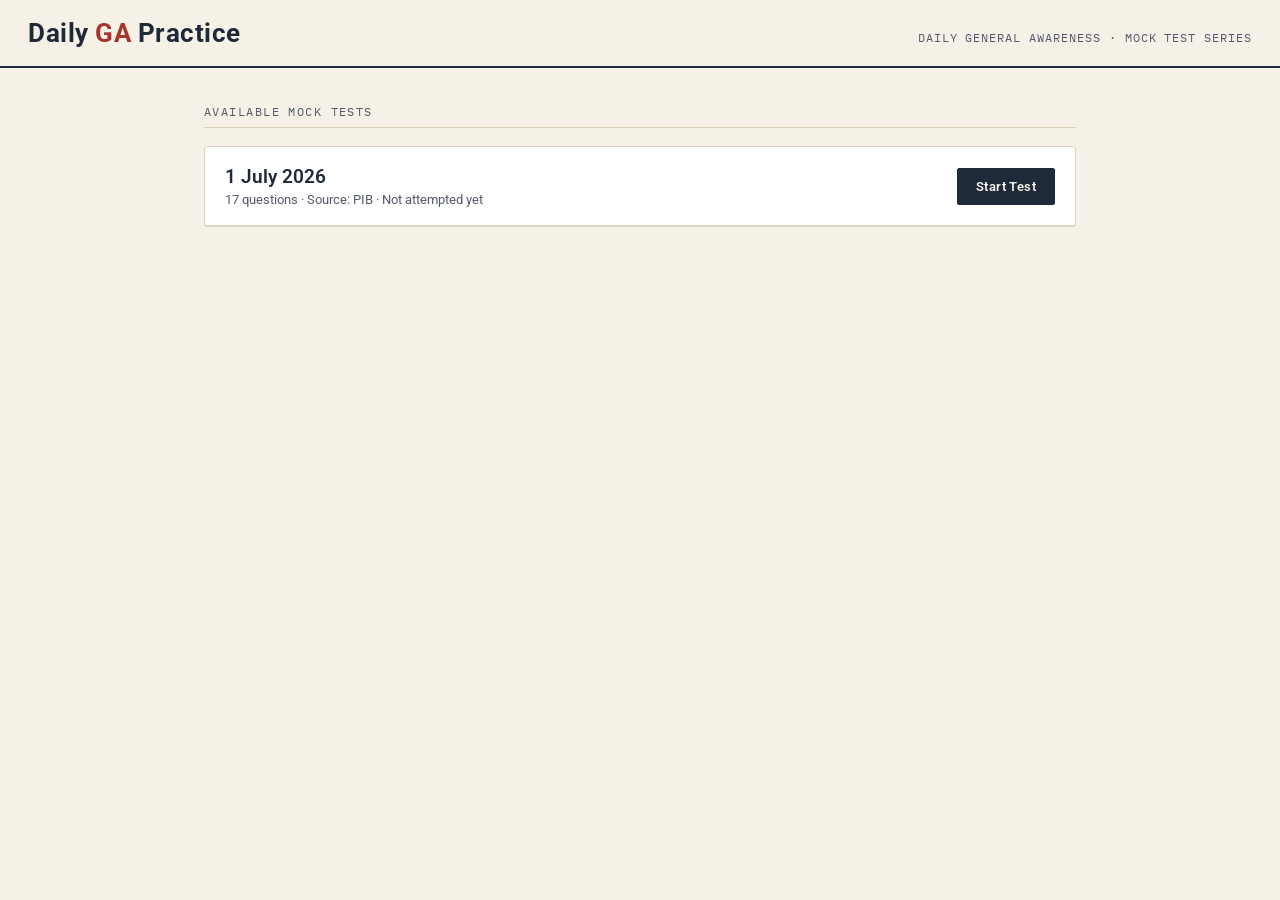
==== index.html @ 206d9ec8 "Add files via upload" ====
<!DOCTYPE html>
<html lang="en">
<head>
<meta charset="UTF-8">
<meta name="viewport" content="width=device-width, initial-scale=1.0">
<title>Daily GA Practice — General Awareness Mock Test</title>
<link rel="preconnect" href="https://fonts.googleapis.com">
<link href="https://fonts.googleapis.com/css2?family=Roboto:wght@400;500;700;900&family=IBM+Plex+Mono:wght@400;600;700&display=swap" rel="stylesheet">
<link rel="stylesheet" href="style.css">
</head>
<body>
<div id="app"></div>
<script src="data.js"></script>
<script src="common.js"></script>
<script src="index.js"></script>
</body>
</html>
---- style.css ----
:root {
  --paper: #F5F1E7;
  --paper-dim: #ECE6D6;
  --ink: #1E2A3A;
  --ink-soft: #52596A;
  --line: #D8D0B8;
  --red: #A5342A;
  --red-soft: #F1DCD8;
  --green: #3F6B4A;
  --green-soft: #DCE7DD;
  --mustard: #B4831F;
  --mustard-soft: #F1E4C7;
  --bubble: #FFFFFF;
  --shadow: rgba(30, 42, 58, 0.10);
  --font-scale: 1;
}

* { box-sizing: border-box; }

html { font-size: 17px; }

html, body {
  margin: 0;
  padding: 0;
  background: var(--paper);
  color: var(--ink);
  font-family: 'Roboto', -apple-system, BlinkMacSystemFont, sans-serif;
  -webkit-font-smoothing: antialiased;
}

body {
  min-height: 100vh;
  background-image:
    linear-gradient(var(--paper) 0%, var(--paper) 100%);
}

.serif { font-family: 'Roboto', sans-serif; font-weight: 700; }
.mono { font-family: 'IBM Plex Mono', 'Courier New', monospace; }

a { color: inherit; text-decoration: none; }
button { font-family: inherit; cursor: pointer; }

/* ---------- Masthead ---------- */

.masthead {
  border-bottom: 2px solid var(--ink);
  padding: 18px 28px;
  display: flex;
  align-items: baseline;
  justify-content: space-between;
  flex-wrap: wrap;
  gap: 8px;
}

.masthead .brand {
  font-family: 'Roboto', sans-serif; font-weight: 700;
  font-size: 26px;
  font-weight: 700;
  letter-spacing: 0.5px;
}

.masthead .brand span {
  color: var(--red);
}

.masthead .tagline {
  font-size: 12px;
  color: var(--ink-soft);
  letter-spacing: 0.08em;
  text-transform: uppercase;
  font-family: 'IBM Plex Mono', monospace;
}

/* ---------- Home / test list ---------- */

.wrap {
  max-width: 920px;
  margin: 0 auto;
  padding: 36px 24px 80px;
}

.section-label {
  font-family: 'IBM Plex Mono', monospace;
  font-size: 12px;
  letter-spacing: 0.12em;
  text-transform: uppercase;
  color: var(--ink-soft);
  border-bottom: 1px solid var(--line);
  padding-bottom: 8px;
  margin-bottom: 18px;
}

.test-card {
  background: var(--bubble);
  border: 1px solid var(--line);
  border-radius: 3px;
  padding: 18px 20px;
  margin-bottom: 14px;
  display: flex;
  align-items: center;
  justify-content: space-between;
  gap: 16px;
  flex-wrap: wrap;
  box-shadow: 0 1px 0 var(--shadow);
}

.test-card .info .date {
  font-family: 'Roboto', sans-serif; font-weight: 700;
  font-size: 19px;
  font-weight: 600;
}

.test-card .info .meta {
  font-size: 13px;
  color: var(--ink-soft);
  margin-top: 4px;
}

.test-card .info .meta .best {
  color: var(--green);
  font-weight: 600;
}

.card-actions {
  display: flex;
  gap: 8px;
  flex-wrap: wrap;
}

.btn {
  display: inline-block;
  border: 1.5px solid var(--ink);
  background: var(--ink);
  color: var(--paper);
  padding: 10px 18px;
  border-radius: 2px;
  font-size: 13px;
  font-weight: 600;
  letter-spacing: 0.03em;
  transition: transform 0.08s ease, opacity 0.15s ease;
}
.btn:hover { opacity: 0.85; }
.btn:active { transform: translateY(1px); }

.btn-outline {
  background: transparent;
  color: var(--ink);
}

.empty-state {
  border: 1px dashed var(--line);
  padding: 30px;
  text-align: center;
  color: var(--ink-soft);
  font-size: 14px;
  border-radius: 3px;
}

/* ---------- Exam header (in-test) ---------- */

.exam-bar {
  background: var(--ink);
  color: var(--paper);
  padding: 12px 24px;
  display: flex;
  align-items: center;
  justify-content: space-between;
  flex-wrap: wrap;
  gap: 10px;
  font-family: 'IBM Plex Mono', monospace;
  font-size: 13px;
}

.exam-bar .label { opacity: 0.6; font-size: 11px; letter-spacing: 0.08em; text-transform: uppercase; }

.timer {
  font-size: 18px;
  font-weight: 700;
  letter-spacing: 0.04em;
}
.timer.low { color: #E8A2A2; }

/* ---------- Exam layout ---------- */

.exam-layout {
  display: grid;
  grid-template-columns: 1fr 300px;
  gap: 20px;
  max-width: 1100px;
  margin: 20px auto;
  padding: 0 20px 100px;
}

@media (max-width: 760px) {
  .exam-layout { grid-template-columns: 1fr; }
}

.q-panel {
  background: var(--bubble);
  border: 1px solid var(--line);
  border-radius: 3px;
  padding: 26px 28px;
}

.q-number-row {
  display: flex;
  justify-content: space-between;
  align-items: center;
  margin-bottom: 14px;
  gap: 10px;
  flex-wrap: wrap;
}

.q-number-row .qn {
  font-family: 'IBM Plex Mono', monospace;
  font-size: 13px;
  color: var(--ink-soft);
  letter-spacing: 0.05em;
}

.q-toolbar-right {
  display: flex;
  align-items: center;
  gap: 12px;
}

.font-controls {
  display: flex;
  align-items: center;
  gap: 4px;
  border: 1px solid var(--line);
  border-radius: 20px;
  padding: 3px;
  background: var(--paper-dim);
}

.font-controls button {
  width: 26px;
  height: 26px;
  border-radius: 50%;
  border: none;
  background: transparent;
  color: var(--ink);
  font-family: 'Roboto', sans-serif;
  font-weight: 700;
  font-size: 12px;
  display: flex;
  align-items: center;
  justify-content: center;
}
.font-controls button:hover { background: var(--bubble); }
.font-controls button:first-child { font-size: 11px; }

.q-text {
  font-size: calc(19px * var(--font-scale));
  line-height: 1.55;
  margin-bottom: 26px;
  font-weight: 500;
}

.options { display: flex; flex-direction: column; gap: 12px; }

.option {
  display: flex;
  align-items: center;
  gap: 14px;
  padding: 12px 16px;
  border: 1.5px solid var(--line);
  border-radius: 3px;
  transition: border-color 0.12s ease, background 0.12s ease;
}
.option:hover { border-color: var(--ink-soft); }

.option.selected {
  border-color: var(--ink);
  background: var(--paper-dim);
}

.option .bubble {
  width: 30px;
  height: 30px;
  min-width: 30px;
  border-radius: 50%;
  border: 1.5px solid var(--ink);
  display: flex;
  align-items: center;
  justify-content: center;
  font-family: 'IBM Plex Mono', monospace;
  font-weight: 700;
  font-size: 13px;
}

.option.selected .bubble {
  background: var(--ink);
  color: var(--paper);
}

.option .otext { font-size: calc(15.5px * var(--font-scale)); line-height: 1.4; }

/* review-mode coloring */
.option.correct-answer { border-color: var(--green); background: var(--green-soft); }
.option.wrong-answer { border-color: var(--red); background: var(--red-soft); }
.option.correct-answer .bubble { background: var(--green); color: #fff; border-color: var(--green); }
.option.wrong-answer .bubble { background: var(--red); color: #fff; border-color: var(--red); }

.explanation {
  margin-top: 18px;
  padding: 12px 14px;
  background: var(--paper-dim);
  border-left: 3px solid var(--mustard);
  font-size: 13.5px;
  color: var(--ink-soft);
  line-height: 1.5;
}

.status-pill {
  font-family: 'IBM Plex Mono', monospace;
  font-size: 11px;
  font-weight: 700;
  letter-spacing: 0.06em;
  text-transform: uppercase;
  padding: 4px 10px;
  border-radius: 20px;
}
.status-pill.status-correct { background: var(--green-soft); color: var(--green); }
.status-pill.status-wrong { background: var(--red-soft); color: var(--red); }
.status-pill.status-skipped { background: var(--mustard-soft); color: var(--mustard); }

.overview-grid .palette-cell {
  text-decoration: none;
  cursor: pointer;
}
.overview-grid .palette-cell.status-correct { background: var(--green); color: #fff; border-color: var(--green); }
.overview-grid .palette-cell.status-wrong { background: var(--red); color: #fff; border-color: var(--red); }
.overview-grid .palette-cell.status-skipped { background: var(--mustard); color: #fff; border-color: var(--mustard); }

.q-footer {
  display: flex;
  gap: 10px;
  margin-top: 26px;
  flex-wrap: wrap;
}

.q-footer button {
  border: 1.5px solid var(--ink);
  background: transparent;
  padding: 9px 16px;
  border-radius: 2px;
  font-size: 12.5px;
  font-weight: 600;
  letter-spacing: 0.02em;
}
.q-footer button.primary { background: var(--ink); color: var(--paper); }
.q-footer button.review { border-color: var(--mustard); color: var(--mustard); }
.q-footer button.clear { border-color: var(--ink-soft); color: var(--ink-soft); }

/* ---------- Palette ---------- */

.palette-panel {
  background: var(--bubble);
  border: 1px solid var(--line);
  border-radius: 3px;
  padding: 18px;
  align-self: start;
}

.palette-title {
  font-family: 'IBM Plex Mono', monospace;
  font-size: 11px;
  letter-spacing: 0.1em;
  text-transform: uppercase;
  color: var(--ink-soft);
  margin-bottom: 12px;
}

.palette-header {
  display: flex;
  align-items: center;
  justify-content: space-between;
}

.palette-close {
  display: none;
  width: 30px;
  height: 30px;
  border-radius: 50%;
  border: 1px solid var(--line);
  background: var(--paper-dim);
  color: var(--ink);
  font-size: 14px;
  align-items: center;
  justify-content: center;
  margin-bottom: 12px;
}

.palette-fab {
  display: none;
  position: fixed;
  bottom: 22px;
  right: 20px;
  width: 56px;
  height: 56px;
  border-radius: 50%;
  background: var(--ink);
  color: var(--paper);
  border: none;
  font-size: 22px;
  align-items: center;
  justify-content: center;
  box-shadow: 0 4px 16px rgba(0,0,0,0.3);
  z-index: 45;
}

.palette-fab .fab-badge {
  position: absolute;
  top: -4px;
  right: -4px;
  background: var(--red);
  color: #fff;
  font-family: 'IBM Plex Mono', monospace;
  font-size: 10px;
  font-weight: 700;
  border-radius: 10px;
  padding: 2px 6px;
  min-width: 18px;
}

.palette-backdrop {
  display: none;
  position: fixed;
  inset: 0;
  background: rgba(20, 26, 36, 0.45);
  z-index: 40;
}

.palette-grid {
  display: grid;
  grid-template-columns: repeat(auto-fill, minmax(36px, 1fr));
  gap: 8px;
  margin-bottom: 18px;
}

.palette-cell {
  aspect-ratio: 1;
  display: flex;
  align-items: center;
  justify-content: center;
  border: 1.5px solid var(--line);
  border-radius: 2px;
  font-family: 'IBM Plex Mono', monospace;
  font-size: 12px;
  font-weight: 600;
  color: var(--ink-soft);
  background: var(--paper);
}

.palette-cell.current { border-color: var(--ink); border-width: 2px; }
.palette-cell.answered { background: var(--green); color: #fff; border-color: var(--green); }
.palette-cell.review { background: var(--mustard); color: #fff; border-color: var(--mustard); }
.palette-cell.not-answered { background: var(--red-soft); border-color: var(--red); color: var(--red); }

.legend { display: flex; flex-direction: column; gap: 7px; font-size: 11.5px; color: var(--ink-soft); margin-bottom: 20px; }
.legend .row { display: flex; align-items: center; gap: 8px; }
.legend .swatch { width: 13px; height: 13px; border-radius: 2px; border: 1px solid var(--line); }

.submit-btn {
  width: 100%;
  background: var(--red);
  color: #fff;
  border: none;
  padding: 13px;
  border-radius: 2px;
  font-weight: 700;
  font-size: 13.5px;
  letter-spacing: 0.03em;
}

.exit-btn {
  width: 100%;
  background: transparent;
  color: var(--ink-soft);
  border: 1.5px solid var(--line);
  padding: 11px;
  border-radius: 2px;
  font-weight: 600;
  font-size: 12.5px;
  letter-spacing: 0.02em;
  margin-top: 10px;
  transition: border-color 0.12s ease, color 0.12s ease;
}
.exit-btn:hover { border-color: var(--red); color: var(--red); }

/* ---------- Result screen ---------- */

.scorecard {
  background: var(--bubble);
  border: 1px solid var(--line);
  border-radius: 3px;
  padding: 30px 32px;
  margin-bottom: 26px;
}

.scorecard .headline {
  font-family: 'Roboto', sans-serif; font-weight: 700;
  font-size: 24px;
  margin-bottom: 4px;
}

.scorecard .sub { font-size: 13px; color: var(--ink-soft); margin-bottom: 24px; }

.stat-grid {
  display: grid;
  grid-template-columns: repeat(auto-fit, minmax(120px, 1fr));
  gap: 16px;
}

.stat {
  border: 1px solid var(--line);
  border-radius: 3px;
  padding: 14px;
  text-align: center;
}

.stat .num {
  font-family: 'IBM Plex Mono', monospace;
  font-size: 26px;
  font-weight: 700;
}

.stat .lbl {
  font-size: 11px;
  color: var(--ink-soft);
  text-transform: uppercase;
  letter-spacing: 0.06em;
  margin-top: 4px;
}

.stat.score .num { color: var(--ink); }
.stat.correct .num { color: var(--green); }
.stat.wrong .num { color: var(--red); }
.stat.skipped .num { color: var(--mustard); }

.review-list { display: flex; flex-direction: column; gap: 16px; }

.review-item {
  background: var(--bubble);
  border: 1px solid var(--line);
  border-radius: 3px;
  padding: 20px 22px;
}

.top-actions { display: flex; gap: 10px; margin-top: 22px; flex-wrap: wrap; }

/* ---------- Responsive: tablets ---------- */

@media (max-width: 640px) {
  .wrap { padding: 24px 16px 60px; }
  .masthead { padding: 14px 16px; }
  .masthead .brand { font-size: 21px; }

  .test-card { padding: 16px; flex-direction: column; align-items: stretch; }
  .test-card .card-actions { width: 100%; }
  .test-card .card-actions .btn { flex: 1; text-align: center; }

  .exam-bar { padding: 10px 16px; font-size: 12px; }
  .timer { font-size: 16px; }

  .exam-layout { padding: 0 12px 90px; margin-top: 14px; gap: 14px; }
  .q-panel { padding: 18px; }
  .q-text { font-size: calc(16px * var(--font-scale)); margin-bottom: 20px; }

  .option { padding: 10px 12px; gap: 10px; }
  .option .bubble { width: 26px; height: 26px; min-width: 26px; font-size: 12px; }
  .option .otext { font-size: calc(14px * var(--font-scale)); }

  .q-footer { gap: 8px; }
  .q-footer button { flex: 1 1 calc(50% - 8px); padding: 10px 8px; font-size: 12px; }

  /* Palette becomes a bottom sheet, opened via the floating hamburger button */
  .palette-fab { display: flex; }
  .palette-close { display: flex; }

  .palette-panel {
    position: fixed;
    left: 0;
    right: 0;
    bottom: 0;
    max-height: 78vh;
    overflow-y: auto;
    border-radius: 16px 16px 0 0;
    box-shadow: 0 -6px 24px rgba(0,0,0,0.25);
    transform: translateY(110%);
    transition: transform 0.28s ease;
    z-index: 50;
    margin: 0;
  }

  body.palette-open .palette-panel { transform: translateY(0); }
  body.palette-open .palette-backdrop { display: block; }

  .palette-grid { grid-template-columns: repeat(auto-fill, minmax(34px, 1fr)); }

  .scorecard { padding: 22px 18px; }
  .scorecard .headline { font-size: 20px; }
  .stat-grid { gap: 10px; }
  .stat { padding: 10px; }
  .stat .num { font-size: 21px; }

  .review-item { padding: 16px; }
  .top-actions { flex-direction: column; }
  .top-actions .btn, .top-actions a.btn { width: 100%; text-align: center; }
}

/* ---------- Responsive: small phones ---------- */

@media (max-width: 400px) {
  .masthead .brand { font-size: 19px; }
  .masthead .tagline { font-size: 10.5px; }
  .q-text { font-size: 15px; }
  .exam-bar { font-size: 11px; }
  .qn { font-size: 11px; }
}
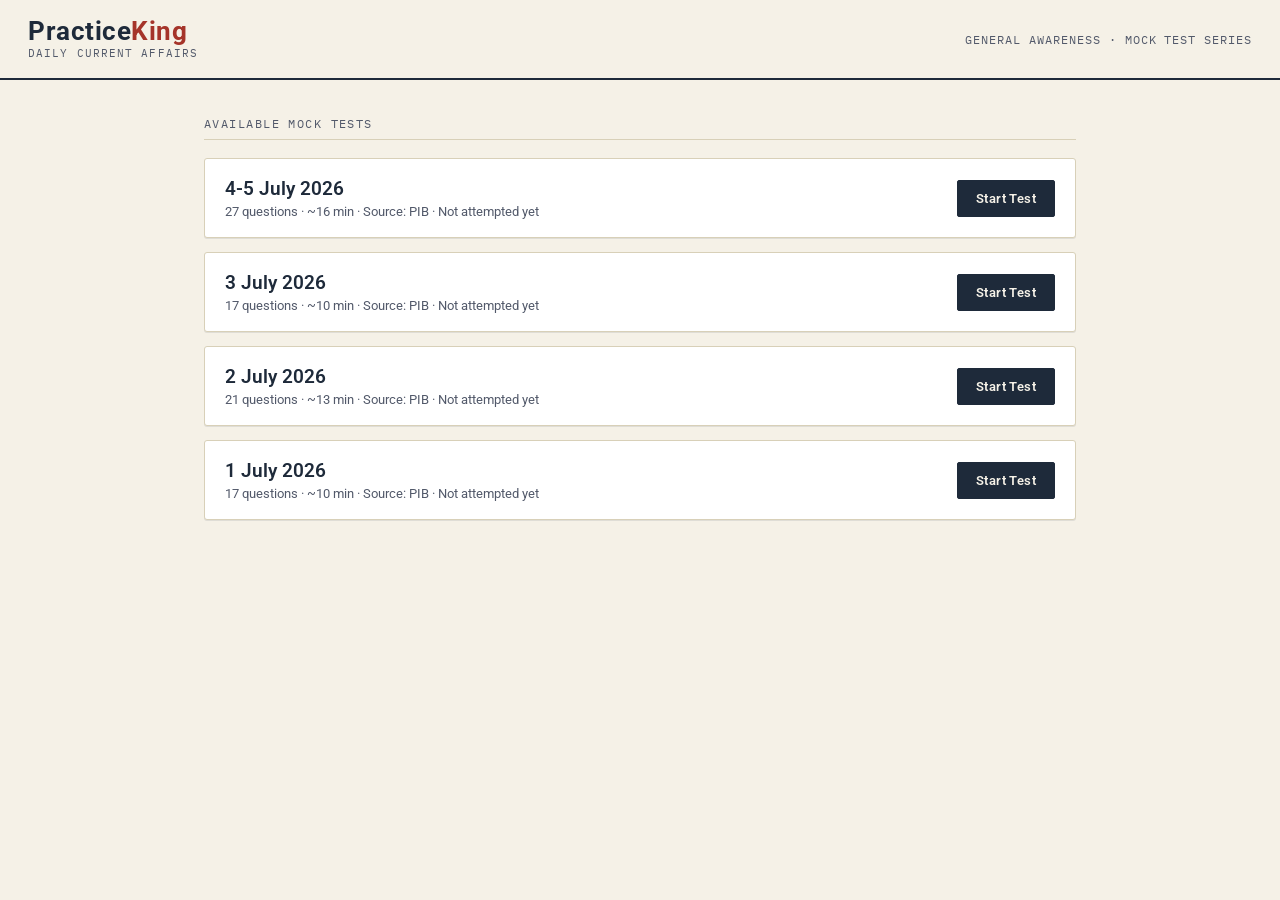
==== commit fc8ee134: "Adding the changes from the local" ====
--- a/index.html
+++ b/index.html
@@ -3,7 +3,7 @@
 <head>
 <meta charset="UTF-8">
 <meta name="viewport" content="width=device-width, initial-scale=1.0">
-<title>Daily GA Practice — General Awareness Mock Test</title>
+<title>PracticeKing — Daily Current Affairs</title>
 <link rel="preconnect" href="https://fonts.googleapis.com">
 <link href="https://fonts.googleapis.com/css2?family=Roboto:wght@400;500;700;900&family=IBM+Plex+Mono:wght@400;600;700&display=swap" rel="stylesheet">
 <link rel="stylesheet" href="style.css">
--- a/style.css
+++ b/style.css
@@ -46,21 +46,40 @@
   border-bottom: 2px solid var(--ink);
   padding: 18px 28px;
   display: flex;
-  align-items: baseline;
+  align-items: center;
   justify-content: space-between;
   flex-wrap: wrap;
   gap: 8px;
 }
 
+.brand-link {
+  display: flex;
+  flex-direction: column;
+  gap: 2px;
+  text-decoration: none;
+  color: inherit;
+  cursor: pointer;
+}
+.brand-link:hover .brand { opacity: 0.85; }
+
 .masthead .brand {
   font-family: 'Roboto', sans-serif; font-weight: 700;
   font-size: 26px;
   font-weight: 700;
   letter-spacing: 0.5px;
+  line-height: 1;
 }
 
 .masthead .brand span {
   color: var(--red);
+}
+
+.brand-slogan {
+  font-size: 11px;
+  color: var(--ink-soft);
+  letter-spacing: 0.1em;
+  text-transform: uppercase;
+  font-family: 'IBM Plex Mono', monospace;
 }
 
 .masthead .tagline {
@@ -255,7 +274,7 @@
   font-size: calc(19px * var(--font-scale));
   line-height: 1.55;
   margin-bottom: 26px;
-  font-weight: 500;
+  font-weight: 400;
 }
 
 .options { display: flex; flex-direction: column; gap: 12px; }
@@ -616,7 +635,7 @@
 @media (max-width: 400px) {
   .masthead .brand { font-size: 19px; }
   .masthead .tagline { font-size: 10.5px; }
-  .q-text { font-size: 15px; }
+  .q-text { font-size: calc(15px * var(--font-scale)); }
   .exam-bar { font-size: 11px; }
   .qn { font-size: 11px; }
 }
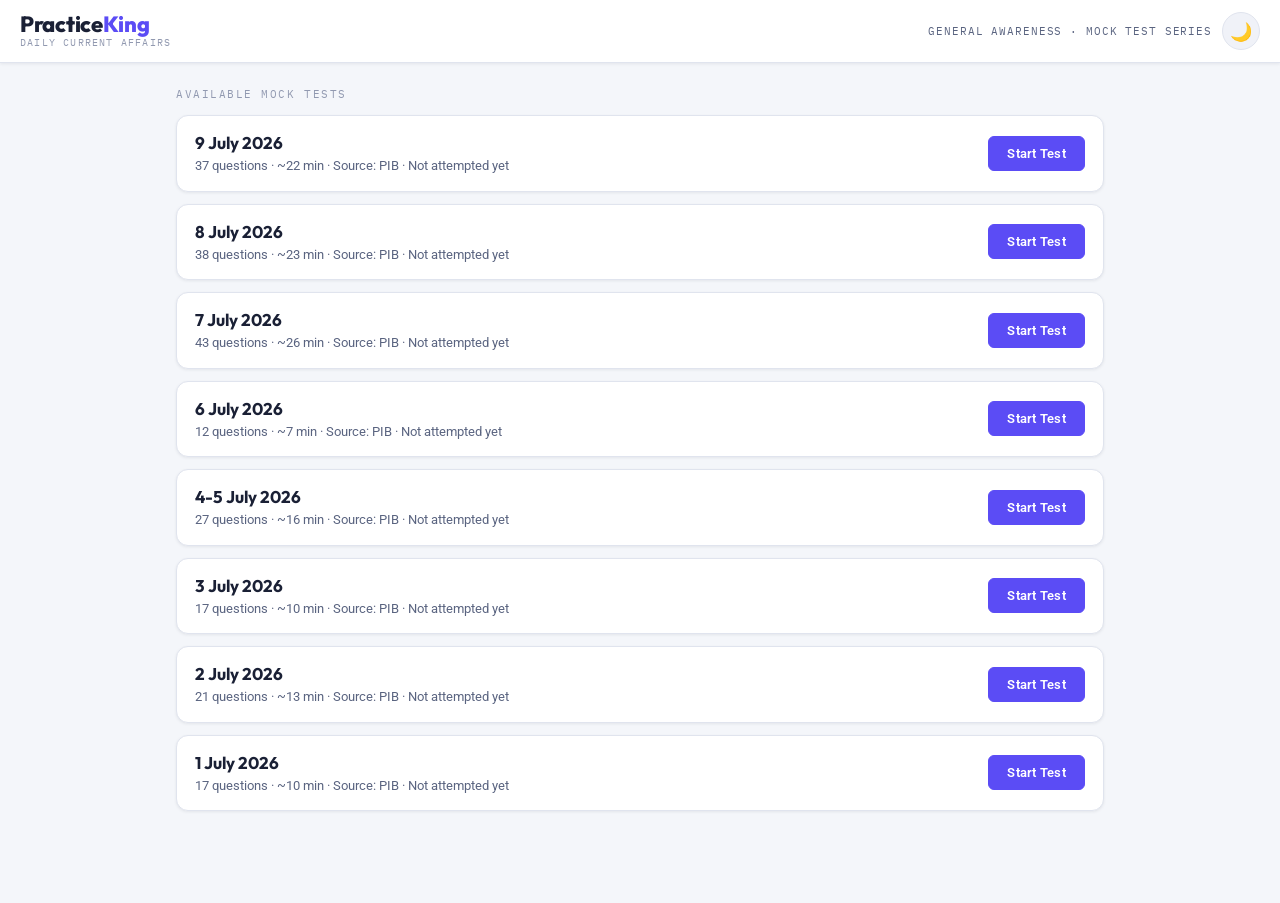
==== commit 93d9e928: "Add files via upload" ====
--- a/index.html
+++ b/index.html
@@ -4,8 +4,9 @@
 <meta charset="UTF-8">
 <meta name="viewport" content="width=device-width, initial-scale=1.0">
 <title>PracticeKing — Daily Current Affairs</title>
+<meta name="description" content="Daily Current Affairs mock tests — PIB based General Awareness practice for competitive exams.">
 <link rel="preconnect" href="https://fonts.googleapis.com">
-<link href="https://fonts.googleapis.com/css2?family=Roboto:wght@400;500;700;900&family=IBM+Plex+Mono:wght@400;600;700&display=swap" rel="stylesheet">
+<link href="https://fonts.googleapis.com/css2?family=Outfit:wght@400;500;600;700;800&family=Roboto:wght@400;500;700&family=IBM+Plex+Mono:wght@400;600;700&display=swap" rel="stylesheet">
 <link rel="stylesheet" href="style.css">
 </head>
 <body>
--- a/style.css
+++ b/style.css
@@ -1,213 +1,644 @@
+/* ============================================================
+   PracticeKing — Style System
+   Light mode (default) + Dark mode via [data-theme="dark"]
+   Mobile-first, Testbook/Oliveboard-inspired result screen
+   ============================================================ */
+
+/* ---- Google Font: Outfit for headings, Roboto for body ---- */
+@import url('https://fonts.googleapis.com/css2?family=Outfit:wght@400;500;600;700;800&family=Roboto:wght@400;500;700&family=IBM+Plex+Mono:wght@400;600;700&display=swap');
+
+/* ============================================================
+   1. CSS CUSTOM PROPERTIES (TOKENS)
+   ============================================================ */
+
 :root {
-  --paper: #F5F1E7;
-  --paper-dim: #ECE6D6;
-  --ink: #1E2A3A;
-  --ink-soft: #52596A;
-  --line: #D8D0B8;
-  --red: #A5342A;
-  --red-soft: #F1DCD8;
-  --green: #3F6B4A;
-  --green-soft: #DCE7DD;
-  --mustard: #B4831F;
-  --mustard-soft: #F1E4C7;
-  --bubble: #FFFFFF;
-  --shadow: rgba(30, 42, 58, 0.10);
-  --font-scale: 1;
-}
-
-* { box-sizing: border-box; }
-
-html { font-size: 17px; }
-
-html, body {
-  margin: 0;
-  padding: 0;
-  background: var(--paper);
+  /* Light theme */
+  --bg:           #F4F6FA;
+  --surface:      #FFFFFF;
+  --surface-alt:  #F0F2F8;
+  --border:       #E0E4EE;
+  --ink:          #1A2035;
+  --ink-soft:     #5A6480;
+  --ink-muted:    #9199B0;
+
+  --brand:        #5B4CF5;
+  --brand-soft:   #EDE9FF;
+  --brand-dark:   #4336D8;
+
+  --green:        #16A34A;
+  --green-soft:   #DCFCE7;
+  --green-mid:    #22C55E;
+
+  --red:          #DC2626;
+  --red-soft:     #FEE2E2;
+  --red-mid:      #EF4444;
+
+  --amber:        #D97706;
+  --amber-soft:   #FEF3C7;
+  --amber-mid:    #F59E0B;
+
+  --blue:         #2563EB;
+  --blue-soft:    #DBEAFE;
+
+  --shadow-sm:    0 1px 3px rgba(26,32,53,0.08);
+  --shadow-md:    0 4px 16px rgba(26,32,53,0.10);
+  --shadow-lg:    0 8px 32px rgba(26,32,53,0.12);
+
+  --radius-sm:    6px;
+  --radius-md:    12px;
+  --radius-lg:    18px;
+  --radius-xl:    24px;
+
+  --font-scale:   1;
+  --transition:   0.2s ease;
+}
+
+[data-theme="dark"] {
+  --bg:           #13151F;
+  --surface:      #1C1F2E;
+  --surface-alt:  #252839;
+  --border:       #2E3248;
+  --ink:          #E8EAF2;
+  --ink-soft:     #9AA3C0;
+  --ink-muted:    #5D6585;
+
+  --brand:        #7B6FF8;
+  --brand-soft:   #2A2655;
+  --brand-dark:   #9389FA;
+
+  --green:        #22C55E;
+  --green-soft:   #0D2E1A;
+  --green-mid:    #16A34A;
+
+  --red:          #F87171;
+  --red-soft:     #2D1212;
+  --red-mid:      #EF4444;
+
+  --amber:        #FBBF24;
+  --amber-soft:   #2D200A;
+  --amber-mid:    #F59E0B;
+
+  --blue:         #60A5FA;
+  --blue-soft:    #0D1E3A;
+
+  --shadow-sm:    0 1px 3px rgba(0,0,0,0.3);
+  --shadow-md:    0 4px 16px rgba(0,0,0,0.4);
+  --shadow-lg:    0 8px 32px rgba(0,0,0,0.5);
+}
+
+/* ============================================================
+   2. RESET & BASE
+   ============================================================ */
+
+*, *::before, *::after { box-sizing: border-box; margin: 0; padding: 0; }
+
+html {
+  font-size: 16px;
+  scroll-behavior: smooth;
+}
+
+body {
+  background: var(--bg);
   color: var(--ink);
   font-family: 'Roboto', -apple-system, BlinkMacSystemFont, sans-serif;
   -webkit-font-smoothing: antialiased;
-}
-
-body {
   min-height: 100vh;
-  background-image:
-    linear-gradient(var(--paper) 0%, var(--paper) 100%);
-}
-
-.serif { font-family: 'Roboto', sans-serif; font-weight: 700; }
-.mono { font-family: 'IBM Plex Mono', 'Courier New', monospace; }
+  transition: background var(--transition), color var(--transition);
+}
 
 a { color: inherit; text-decoration: none; }
-button { font-family: inherit; cursor: pointer; }
-
-/* ---------- Masthead ---------- */
+button { font-family: inherit; cursor: pointer; border: none; background: none; }
+img { max-width: 100%; }
+
+/* ============================================================
+   3. MASTHEAD / HEADER
+   ============================================================ */
 
 .masthead {
-  border-bottom: 2px solid var(--ink);
-  padding: 18px 28px;
+  background: var(--surface);
+  border-bottom: 1px solid var(--border);
+  padding: 12px 20px;
+  display: flex;
+  align-items: center;
+  justify-content: space-between;
+  gap: 12px;
+  position: sticky;
+  top: 0;
+  z-index: 100;
+  box-shadow: var(--shadow-sm);
+  transition: background var(--transition), border-color var(--transition);
+}
+
+.brand-link {
+  display: flex;
+  flex-direction: column;
+  gap: 1px;
+  text-decoration: none;
+  color: inherit;
+}
+
+.masthead .brand {
+  font-family: 'Outfit', sans-serif;
+  font-size: 22px;
+  font-weight: 800;
+  letter-spacing: -0.3px;
+  line-height: 1;
+  color: var(--ink);
+}
+
+.masthead .brand span {
+  color: var(--brand);
+}
+
+.brand-slogan {
+  font-size: 10px;
+  color: var(--ink-muted);
+  letter-spacing: 0.12em;
+  text-transform: uppercase;
+  font-family: 'IBM Plex Mono', monospace;
+}
+
+.masthead-right {
+  display: flex;
+  align-items: center;
+  gap: 10px;
+}
+
+.masthead .tagline {
+  font-size: 11px;
+  color: var(--ink-soft);
+  letter-spacing: 0.08em;
+  text-transform: uppercase;
+  font-family: 'IBM Plex Mono', monospace;
+}
+
+/* ---- Theme Toggle Button ---- */
+
+.theme-toggle {
+  width: 38px;
+  height: 38px;
+  border-radius: 50%;
+  border: 1.5px solid var(--border);
+  background: var(--surface-alt);
+  color: var(--ink);
+  display: flex;
+  align-items: center;
+  justify-content: center;
+  font-size: 18px;
+  cursor: pointer;
+  transition: background var(--transition), border-color var(--transition), transform 0.15s ease;
+  flex-shrink: 0;
+}
+.theme-toggle:hover {
+  background: var(--brand-soft);
+  border-color: var(--brand);
+  transform: rotate(15deg) scale(1.05);
+}
+.theme-toggle:active { transform: scale(0.95); }
+
+/* ============================================================
+   4. LAYOUT WRAPPERS
+   ============================================================ */
+
+.wrap {
+  max-width: 960px;
+  margin: 0 auto;
+  padding: 24px 16px 80px;
+}
+
+/* ============================================================
+   5. HOME PAGE — TEST CARDS
+   ============================================================ */
+
+.section-label {
+  font-family: 'IBM Plex Mono', monospace;
+  font-size: 11px;
+  letter-spacing: 0.14em;
+  text-transform: uppercase;
+  color: var(--ink-muted);
+  margin-bottom: 14px;
+}
+
+.test-card {
+  background: var(--surface);
+  border: 1px solid var(--border);
+  border-radius: var(--radius-md);
+  padding: 16px 18px;
+  margin-bottom: 12px;
+  display: flex;
+  align-items: center;
+  justify-content: space-between;
+  gap: 14px;
+  flex-wrap: wrap;
+  box-shadow: var(--shadow-sm);
+  transition: box-shadow var(--transition), transform var(--transition), border-color var(--transition);
+}
+.test-card:hover {
+  box-shadow: var(--shadow-md);
+  border-color: var(--brand);
+  transform: translateY(-1px);
+}
+
+.test-card .info .date {
+  font-family: 'Outfit', sans-serif;
+  font-size: 17px;
+  font-weight: 700;
+  color: var(--ink);
+}
+
+.test-card .info .meta {
+  font-size: 12.5px;
+  color: var(--ink-soft);
+  margin-top: 4px;
+  line-height: 1.4;
+}
+
+.test-card .info .meta .best {
+  color: var(--green);
+  font-weight: 600;
+}
+
+.card-actions {
+  display: flex;
+  gap: 8px;
+  flex-wrap: wrap;
+}
+
+/* ============================================================
+   6. BUTTONS
+   ============================================================ */
+
+.btn {
+  display: inline-flex;
+  align-items: center;
+  justify-content: center;
+  gap: 6px;
+  border: 1.5px solid var(--brand);
+  background: var(--brand);
+  color: #fff;
+  padding: 9px 18px;
+  border-radius: var(--radius-sm);
+  font-size: 13px;
+  font-weight: 600;
+  letter-spacing: 0.02em;
+  cursor: pointer;
+  transition: background var(--transition), opacity var(--transition), transform 0.1s ease;
+  font-family: 'Roboto', sans-serif;
+}
+.btn:hover { background: var(--brand-dark); border-color: var(--brand-dark); }
+.btn:active { transform: scale(0.97); }
+
+.btn-outline {
+  background: transparent;
+  color: var(--brand);
+}
+.btn-outline:hover { background: var(--brand-soft); }
+
+.btn-ghost {
+  background: var(--surface-alt);
+  border-color: var(--border);
+  color: var(--ink-soft);
+}
+.btn-ghost:hover { border-color: var(--ink-soft); color: var(--ink); }
+
+.btn-danger {
+  background: var(--red);
+  border-color: var(--red);
+  color: #fff;
+}
+.btn-danger:hover { opacity: 0.88; }
+
+.btn-notes {
+  background: transparent;
+  border-color: var(--blue);
+  color: var(--blue);
+}
+.btn-notes:hover { background: var(--blue-soft); }
+
+.empty-state {
+  border: 1.5px dashed var(--border);
+  padding: 32px;
+  text-align: center;
+  color: var(--ink-soft);
+  font-size: 14px;
+  border-radius: var(--radius-md);
+}
+
+/* ============================================================
+   6b. INSTRUCTIONS / TEST DETAILS SCREEN
+   ============================================================ */
+
+.instr-wrap {
+  max-width: 680px;
+}
+
+/* --- Test header card --- */
+.instr-header {
+  background: linear-gradient(135deg, var(--brand) 0%, #8B5CF6 100%);
+  border-radius: var(--radius-xl);
+  padding: 28px 24px 24px;
+  margin-bottom: 16px;
+  color: #fff;
+  position: relative;
+  overflow: hidden;
+  box-shadow: 0 6px 24px rgba(91,76,245,0.3);
+  animation: fadeUp 0.35s ease both;
+}
+.instr-header::after {
+  content: '';
+  position: absolute;
+  bottom: -50px; right: -30px;
+  width: 180px; height: 180px;
+  background: rgba(255,255,255,0.07);
+  border-radius: 50%;
+}
+
+.instr-source-tag {
+  font-family: 'IBM Plex Mono', monospace;
+  font-size: 10px;
+  letter-spacing: 0.14em;
+  text-transform: uppercase;
+  opacity: 0.75;
+  margin-bottom: 8px;
+}
+
+.instr-title {
+  font-family: 'Outfit', sans-serif;
+  font-size: 26px;
+  font-weight: 800;
+  line-height: 1.15;
+  margin: 0 0 12px;
+  position: relative;
+  z-index: 1;
+}
+
+.instr-best-badge {
+  display: inline-block;
+  background: rgba(255,255,255,0.18);
+  border: 1px solid rgba(255,255,255,0.25);
+  border-radius: 20px;
+  padding: 5px 14px;
+  font-size: 12px;
+  backdrop-filter: blur(4px);
+  position: relative;
+  z-index: 1;
+}
+
+/* --- Stats grid (4 cards) --- */
+.instr-stats {
+  display: grid;
+  grid-template-columns: repeat(4, 1fr);
+  gap: 10px;
+  margin-bottom: 14px;
+  animation: fadeUp 0.35s 0.06s ease both;
+}
+
+.instr-stat-card {
+  background: var(--surface);
+  border: 1px solid var(--border);
+  border-radius: var(--radius-md);
+  padding: 14px 8px;
+  text-align: center;
+  box-shadow: var(--shadow-sm);
+}
+
+.instr-stat-val {
+  font-family: 'Outfit', sans-serif;
+  font-size: 26px;
+  font-weight: 800;
+  color: var(--brand);
+  line-height: 1;
+  display: flex;
+  align-items: baseline;
+  justify-content: center;
+  gap: 2px;
+}
+
+.instr-stat-unit {
+  font-size: 13px;
+  font-weight: 600;
+  color: var(--ink-soft);
+}
+
+.instr-stat-lbl {
+  font-size: 10px;
+  color: var(--ink-muted);
+  text-transform: uppercase;
+  letter-spacing: 0.08em;
+  font-family: 'IBM Plex Mono', monospace;
+  margin-top: 5px;
+}
+
+/* --- Section wrapper --- */
+.instr-section {
+  background: var(--surface);
+  border: 1px solid var(--border);
+  border-radius: var(--radius-md);
+  padding: 18px 18px 16px;
+  margin-bottom: 12px;
+  box-shadow: var(--shadow-sm);
+  animation: fadeUp 0.35s 0.1s ease both;
+}
+
+.instr-section-title {
+  font-family: 'Outfit', sans-serif;
+  font-size: 13px;
+  font-weight: 700;
+  color: var(--ink-muted);
+  text-transform: uppercase;
+  letter-spacing: 0.08em;
+  margin-bottom: 14px;
+  padding-bottom: 10px;
+  border-bottom: 1px solid var(--border);
+}
+
+/* --- Marking scheme grid --- */
+.instr-marking-grid {
+  display: grid;
+  grid-template-columns: repeat(3, 1fr);
+  gap: 10px;
+}
+
+.instr-mark-item {
+  border-radius: var(--radius-sm);
+  padding: 12px 10px;
+  text-align: center;
+  border: 1px solid transparent;
+}
+
+.instr-mark-correct {
+  background: var(--green-soft);
+  border-color: var(--green);
+}
+.instr-mark-wrong {
+  background: var(--red-soft);
+  border-color: var(--red);
+}
+.instr-mark-skip {
+  background: var(--surface-alt);
+  border-color: var(--border);
+}
+
+.instr-mark-val {
+  font-family: 'Outfit', sans-serif;
+  font-size: 22px;
+  font-weight: 800;
+  line-height: 1;
+  margin-bottom: 4px;
+}
+.instr-mark-correct .instr-mark-val { color: var(--green); }
+.instr-mark-wrong   .instr-mark-val { color: var(--red); }
+.instr-mark-skip    .instr-mark-val { color: var(--ink-muted); }
+
+.instr-mark-lbl {
+  font-size: 10.5px;
+  color: var(--ink-soft);
+  font-family: 'IBM Plex Mono', monospace;
+  letter-spacing: 0.02em;
+}
+
+/* --- Instructions list --- */
+.instr-list {
+  padding-left: 18px;
+  margin: 0;
+  display: flex;
+  flex-direction: column;
+  gap: 10px;
+}
+
+.instr-list li {
+  font-size: 13.5px;
+  color: var(--ink-soft);
+  line-height: 1.55;
+}
+
+.instr-list li strong {
+  color: var(--ink);
+  font-weight: 600;
+}
+
+/* --- Legend grid --- */
+.instr-legend-grid {
+  display: grid;
+  grid-template-columns: 1fr 1fr;
+  gap: 10px;
+}
+
+.instr-legend-item {
+  display: flex;
+  align-items: center;
+  gap: 10px;
+  font-size: 13px;
+  color: var(--ink-soft);
+}
+
+.instr-legend-dot {
+  width: 24px;
+  height: 24px;
+  border-radius: 5px;
+  flex-shrink: 0;
+  border: 1.5px solid transparent;
+}
+.dot-answered     { background: var(--green); border-color: var(--green); }
+.dot-review       { background: var(--amber); border-color: var(--amber); }
+.dot-not-answered { background: var(--red-soft); border-color: var(--red); }
+.dot-not-visited  { background: var(--surface-alt); border-color: var(--border); }
+
+/* --- CTA buttons --- */
+.instr-cta {
+  display: flex;
+  gap: 12px;
+  margin-top: 6px;
+  margin-bottom: 8px;
+  animation: fadeUp 0.35s 0.16s ease both;
+}
+
+.instr-begin-btn {
+  flex: 1;
+  background: var(--brand);
+  color: #fff;
+  border: none;
+  padding: 15px 24px;
+  border-radius: var(--radius-sm);
+  font-family: 'Outfit', sans-serif;
+  font-size: 16px;
+  font-weight: 700;
+  letter-spacing: 0.02em;
+  cursor: pointer;
+  transition: background var(--transition), transform 0.12s ease, box-shadow var(--transition);
+  box-shadow: 0 4px 16px rgba(91,76,245,0.35);
+}
+.instr-begin-btn:hover {
+  background: var(--brand-dark);
+  transform: translateY(-1px);
+  box-shadow: 0 6px 20px rgba(91,76,245,0.45);
+}
+.instr-begin-btn:active { transform: scale(0.98); }
+
+/* --- Responsive: instructions on mobile --- */
+@media (max-width: 640px) {
+  .instr-header { padding: 22px 16px 18px; border-radius: var(--radius-lg); }
+  .instr-title { font-size: 20px; }
+
+  .instr-stats { grid-template-columns: repeat(2, 1fr); gap: 8px; }
+  .instr-stat-val { font-size: 22px; }
+
+  .instr-marking-grid { grid-template-columns: repeat(3, 1fr); gap: 7px; }
+  .instr-mark-val { font-size: 18px; }
+
+  .instr-legend-grid { grid-template-columns: 1fr; gap: 8px; }
+
+  .instr-cta { flex-direction: column; }
+  .instr-begin-btn { font-size: 15px; padding: 14px; }
+}
+
+@media (max-width: 400px) {
+  .instr-stat-val { font-size: 19px; }
+  .instr-marking-grid { gap: 5px; }
+}
+
+
+/* ============================================================
+   7. EXAM PAGE — BAR, LAYOUT, QUESTION PANEL
+   ============================================================ */
+
+.exam-bar {
+  background: var(--ink);
+  color: #fff;
+  padding: 10px 20px;
   display: flex;
   align-items: center;
   justify-content: space-between;
   flex-wrap: wrap;
   gap: 8px;
-}
-
-.brand-link {
-  display: flex;
-  flex-direction: column;
-  gap: 2px;
-  text-decoration: none;
-  color: inherit;
-  cursor: pointer;
-}
-.brand-link:hover .brand { opacity: 0.85; }
-
-.masthead .brand {
-  font-family: 'Roboto', sans-serif; font-weight: 700;
-  font-size: 26px;
-  font-weight: 700;
-  letter-spacing: 0.5px;
-  line-height: 1;
-}
-
-.masthead .brand span {
-  color: var(--red);
-}
-
-.brand-slogan {
-  font-size: 11px;
-  color: var(--ink-soft);
-  letter-spacing: 0.1em;
-  text-transform: uppercase;
-  font-family: 'IBM Plex Mono', monospace;
-}
-
-.masthead .tagline {
+  font-family: 'IBM Plex Mono', monospace;
   font-size: 12px;
-  color: var(--ink-soft);
-  letter-spacing: 0.08em;
-  text-transform: uppercase;
-  font-family: 'IBM Plex Mono', monospace;
-}
-
-/* ---------- Home / test list ---------- */
-
-.wrap {
-  max-width: 920px;
-  margin: 0 auto;
-  padding: 36px 24px 80px;
-}
-
-.section-label {
-  font-family: 'IBM Plex Mono', monospace;
-  font-size: 12px;
-  letter-spacing: 0.12em;
-  text-transform: uppercase;
-  color: var(--ink-soft);
-  border-bottom: 1px solid var(--line);
-  padding-bottom: 8px;
-  margin-bottom: 18px;
-}
-
-.test-card {
-  background: var(--bubble);
-  border: 1px solid var(--line);
-  border-radius: 3px;
-  padding: 18px 20px;
-  margin-bottom: 14px;
-  display: flex;
-  align-items: center;
-  justify-content: space-between;
-  gap: 16px;
-  flex-wrap: wrap;
-  box-shadow: 0 1px 0 var(--shadow);
-}
-
-.test-card .info .date {
-  font-family: 'Roboto', sans-serif; font-weight: 700;
-  font-size: 19px;
-  font-weight: 600;
-}
-
-.test-card .info .meta {
-  font-size: 13px;
-  color: var(--ink-soft);
-  margin-top: 4px;
-}
-
-.test-card .info .meta .best {
-  color: var(--green);
-  font-weight: 600;
-}
-
-.card-actions {
-  display: flex;
-  gap: 8px;
-  flex-wrap: wrap;
-}
-
-.btn {
-  display: inline-block;
-  border: 1.5px solid var(--ink);
-  background: var(--ink);
-  color: var(--paper);
-  padding: 10px 18px;
-  border-radius: 2px;
-  font-size: 13px;
-  font-weight: 600;
-  letter-spacing: 0.03em;
-  transition: transform 0.08s ease, opacity 0.15s ease;
-}
-.btn:hover { opacity: 0.85; }
-.btn:active { transform: translateY(1px); }
-
-.btn-outline {
-  background: transparent;
-  color: var(--ink);
-}
-
-.empty-state {
-  border: 1px dashed var(--line);
-  padding: 30px;
-  text-align: center;
-  color: var(--ink-soft);
-  font-size: 14px;
-  border-radius: 3px;
-}
-
-/* ---------- Exam header (in-test) ---------- */
-
-.exam-bar {
-  background: var(--ink);
-  color: var(--paper);
-  padding: 12px 24px;
-  display: flex;
-  align-items: center;
-  justify-content: space-between;
-  flex-wrap: wrap;
-  gap: 10px;
-  font-family: 'IBM Plex Mono', monospace;
-  font-size: 13px;
-}
-
-.exam-bar .label { opacity: 0.6; font-size: 11px; letter-spacing: 0.08em; text-transform: uppercase; }
+  position: sticky;
+  top: 0;
+  z-index: 90;
+}
+
+[data-theme="dark"] .exam-bar {
+  background: #0D0F19;
+  border-bottom: 1px solid var(--border);
+}
+
+.exam-bar .label { opacity: 0.55; font-size: 10px; letter-spacing: 0.1em; text-transform: uppercase; }
 
 .timer {
   font-size: 18px;
   font-weight: 700;
   letter-spacing: 0.04em;
 }
-.timer.low { color: #E8A2A2; }
-
-/* ---------- Exam layout ---------- */
+.timer.low { color: #FCA5A5; }
 
 .exam-layout {
   display: grid;
-  grid-template-columns: 1fr 300px;
-  gap: 20px;
+  grid-template-columns: 1fr 280px;
+  gap: 16px;
   max-width: 1100px;
-  margin: 20px auto;
-  padding: 0 20px 100px;
+  margin: 16px auto;
+  padding: 0 16px 100px;
 }
 
 @media (max-width: 760px) {
@@ -215,10 +646,11 @@
 }
 
 .q-panel {
-  background: var(--bubble);
-  border: 1px solid var(--line);
-  border-radius: 3px;
-  padding: 26px 28px;
+  background: var(--surface);
+  border: 1px solid var(--border);
+  border-radius: var(--radius-md);
+  padding: 20px 18px;
+  box-shadow: var(--shadow-sm);
 }
 
 .q-number-row {
@@ -232,25 +664,25 @@
 
 .q-number-row .qn {
   font-family: 'IBM Plex Mono', monospace;
-  font-size: 13px;
-  color: var(--ink-soft);
-  letter-spacing: 0.05em;
+  font-size: 12px;
+  color: var(--ink-muted);
+  letter-spacing: 0.06em;
 }
 
 .q-toolbar-right {
   display: flex;
   align-items: center;
-  gap: 12px;
+  gap: 10px;
 }
 
 .font-controls {
   display: flex;
   align-items: center;
-  gap: 4px;
-  border: 1px solid var(--line);
+  gap: 3px;
+  border: 1px solid var(--border);
   border-radius: 20px;
   padding: 3px;
-  background: var(--paper-dim);
+  background: var(--surface-alt);
 }
 
 .font-controls button {
@@ -262,37 +694,39 @@
   color: var(--ink);
   font-family: 'Roboto', sans-serif;
   font-weight: 700;
-  font-size: 12px;
+  font-size: 11px;
   display: flex;
   align-items: center;
   justify-content: center;
 }
-.font-controls button:hover { background: var(--bubble); }
-.font-controls button:first-child { font-size: 11px; }
+.font-controls button:hover { background: var(--surface); }
 
 .q-text {
-  font-size: calc(19px * var(--font-scale));
-  line-height: 1.55;
-  margin-bottom: 26px;
+  font-size: calc(16px * var(--font-scale));
+  line-height: 1.6;
+  margin-bottom: 20px;
   font-weight: 400;
-}
-
-.options { display: flex; flex-direction: column; gap: 12px; }
+  color: var(--ink);
+}
+
+.options { display: flex; flex-direction: column; gap: 10px; }
 
 .option {
   display: flex;
   align-items: center;
-  gap: 14px;
-  padding: 12px 16px;
-  border: 1.5px solid var(--line);
-  border-radius: 3px;
-  transition: border-color 0.12s ease, background 0.12s ease;
-}
-.option:hover { border-color: var(--ink-soft); }
+  gap: 12px;
+  padding: 11px 14px;
+  border: 1.5px solid var(--border);
+  border-radius: var(--radius-sm);
+  cursor: pointer;
+  transition: border-color 0.15s ease, background 0.15s ease;
+  background: var(--surface);
+}
+.option:hover { border-color: var(--brand); background: var(--brand-soft); }
 
 .option.selected {
-  border-color: var(--ink);
-  background: var(--paper-dim);
+  border-color: var(--brand);
+  background: var(--brand-soft);
 }
 
 .option .bubble {
@@ -300,95 +734,106 @@
   height: 30px;
   min-width: 30px;
   border-radius: 50%;
-  border: 1.5px solid var(--ink);
+  border: 1.5px solid var(--border);
   display: flex;
   align-items: center;
   justify-content: center;
   font-family: 'IBM Plex Mono', monospace;
   font-weight: 700;
+  font-size: 12px;
+  color: var(--ink-soft);
+  transition: background 0.15s, color 0.15s, border-color 0.15s;
+}
+
+.option.selected .bubble {
+  background: var(--brand);
+  color: #fff;
+  border-color: var(--brand);
+}
+
+.option .otext { font-size: calc(14.5px * var(--font-scale)); line-height: 1.4; color: var(--ink); }
+
+/* Review-mode coloring */
+.option.correct-answer {
+  border-color: var(--green);
+  background: var(--green-soft);
+}
+.option.wrong-answer {
+  border-color: var(--red);
+  background: var(--red-soft);
+}
+.option.correct-answer .bubble {
+  background: var(--green);
+  color: #fff;
+  border-color: var(--green);
+}
+.option.wrong-answer .bubble {
+  background: var(--red);
+  color: #fff;
+  border-color: var(--red);
+}
+
+.explanation {
+  margin-top: 14px;
+  padding: 12px 14px;
+  background: var(--amber-soft);
+  border-left: 3px solid var(--amber);
+  border-radius: 0 var(--radius-sm) var(--radius-sm) 0;
   font-size: 13px;
-}
-
-.option.selected .bubble {
-  background: var(--ink);
-  color: var(--paper);
-}
-
-.option .otext { font-size: calc(15.5px * var(--font-scale)); line-height: 1.4; }
-
-/* review-mode coloring */
-.option.correct-answer { border-color: var(--green); background: var(--green-soft); }
-.option.wrong-answer { border-color: var(--red); background: var(--red-soft); }
-.option.correct-answer .bubble { background: var(--green); color: #fff; border-color: var(--green); }
-.option.wrong-answer .bubble { background: var(--red); color: #fff; border-color: var(--red); }
-
-.explanation {
-  margin-top: 18px;
-  padding: 12px 14px;
-  background: var(--paper-dim);
-  border-left: 3px solid var(--mustard);
-  font-size: 13.5px;
   color: var(--ink-soft);
-  line-height: 1.5;
-}
-
-.status-pill {
-  font-family: 'IBM Plex Mono', monospace;
-  font-size: 11px;
-  font-weight: 700;
-  letter-spacing: 0.06em;
-  text-transform: uppercase;
-  padding: 4px 10px;
-  border-radius: 20px;
-}
-.status-pill.status-correct { background: var(--green-soft); color: var(--green); }
-.status-pill.status-wrong { background: var(--red-soft); color: var(--red); }
-.status-pill.status-skipped { background: var(--mustard-soft); color: var(--mustard); }
-
-.overview-grid .palette-cell {
-  text-decoration: none;
-  cursor: pointer;
-}
-.overview-grid .palette-cell.status-correct { background: var(--green); color: #fff; border-color: var(--green); }
-.overview-grid .palette-cell.status-wrong { background: var(--red); color: #fff; border-color: var(--red); }
-.overview-grid .palette-cell.status-skipped { background: var(--mustard); color: #fff; border-color: var(--mustard); }
-
+  line-height: 1.55;
+}
+
+/* Question footer buttons */
 .q-footer {
   display: flex;
-  gap: 10px;
-  margin-top: 26px;
+  gap: 8px;
+  margin-top: 20px;
   flex-wrap: wrap;
 }
 
 .q-footer button {
-  border: 1.5px solid var(--ink);
-  background: transparent;
-  padding: 9px 16px;
-  border-radius: 2px;
-  font-size: 12.5px;
+  border: 1.5px solid var(--border);
+  background: var(--surface-alt);
+  color: var(--ink);
+  padding: 9px 14px;
+  border-radius: var(--radius-sm);
+  font-size: 12px;
   font-weight: 600;
   letter-spacing: 0.02em;
-}
-.q-footer button.primary { background: var(--ink); color: var(--paper); }
-.q-footer button.review { border-color: var(--mustard); color: var(--mustard); }
-.q-footer button.clear { border-color: var(--ink-soft); color: var(--ink-soft); }
-
-/* ---------- Palette ---------- */
+  transition: background var(--transition), border-color var(--transition);
+}
+.q-footer button:disabled { opacity: 0.4; cursor: not-allowed; }
+.q-footer button.primary {
+  background: var(--brand);
+  border-color: var(--brand);
+  color: #fff;
+}
+.q-footer button.primary:hover { background: var(--brand-dark); }
+.q-footer button.review { border-color: var(--amber); color: var(--amber); }
+.q-footer button.review:hover { background: var(--amber-soft); }
+.q-footer button.clear { color: var(--ink-muted); }
+.q-footer button.clear:hover { border-color: var(--red); color: var(--red); }
+
+/* ============================================================
+   8. QUESTION PALETTE PANEL
+   ============================================================ */
 
 .palette-panel {
-  background: var(--bubble);
-  border: 1px solid var(--line);
-  border-radius: 3px;
-  padding: 18px;
+  background: var(--surface);
+  border: 1px solid var(--border);
+  border-radius: var(--radius-md);
+  padding: 16px;
   align-self: start;
+  box-shadow: var(--shadow-sm);
 }
 
 .palette-title {
   font-family: 'IBM Plex Mono', monospace;
-  font-size: 11px;
+  font-size: 10.5px;
   letter-spacing: 0.1em;
   text-transform: uppercase;
-  color: var(--ink-soft);
+  color: var(--ink-muted);
   margin-bottom: 12px;
 }
 
@@ -396,67 +841,71 @@
   display: flex;
   align-items: center;
   justify-content: space-between;
+  margin-bottom: 2px;
 }
 
 .palette-close {
   display: none;
-  width: 30px;
-  height: 30px;
+  width: 28px;
+  height: 28px;
   border-radius: 50%;
-  border: 1px solid var(--line);
-  background: var(--paper-dim);
+  border: 1px solid var(--border);
+  background: var(--surface-alt);
   color: var(--ink);
   font-size: 14px;
   align-items: center;
   justify-content: center;
-  margin-bottom: 12px;
 }
 
 .palette-fab {
   display: none;
   position: fixed;
   bottom: 22px;
-  right: 20px;
-  width: 56px;
-  height: 56px;
+  right: 18px;
+  width: 52px;
+  height: 52px;
   border-radius: 50%;
-  background: var(--ink);
-  color: var(--paper);
+  background: var(--brand);
+  color: #fff;
   border: none;
-  font-size: 22px;
+  font-size: 20px;
   align-items: center;
   justify-content: center;
-  box-shadow: 0 4px 16px rgba(0,0,0,0.3);
+  box-shadow: 0 4px 16px rgba(91,76,245,0.45);
   z-index: 45;
-}
+  transition: transform var(--transition);
+}
+.palette-fab:hover { transform: scale(1.08); }
 
 .palette-fab .fab-badge {
   position: absolute;
-  top: -4px;
-  right: -4px;
+  top: -3px;
+  right: -3px;
   background: var(--red);
   color: #fff;
   font-family: 'IBM Plex Mono', monospace;
-  font-size: 10px;
+  font-size: 9px;
   font-weight: 700;
   border-radius: 10px;
-  padding: 2px 6px;
-  min-width: 18px;
+  padding: 2px 5px;
+  min-width: 17px;
+  text-align: center;
 }
 
 .palette-backdrop {
   display: none;
   position: fixed;
   inset: 0;
-  background: rgba(20, 26, 36, 0.45);
+  background: rgba(10, 12, 24, 0.55);
   z-index: 40;
+  backdrop-filter: blur(2px);
 }
 
 .palette-grid {
   display: grid;
-  grid-template-columns: repeat(auto-fill, minmax(36px, 1fr));
-  gap: 8px;
-  margin-bottom: 18px;
+  grid-template-columns: repeat(auto-fill, minmax(34px, 1fr));
+  gap: 7px;
+  margin-bottom: 14px;
 }
 
 .palette-cell {
@@ -464,138 +913,492 @@
   display: flex;
   align-items: center;
   justify-content: center;
-  border: 1.5px solid var(--line);
-  border-radius: 2px;
-  font-family: 'IBM Plex Mono', monospace;
-  font-size: 12px;
+  border: 1.5px solid var(--border);
+  border-radius: var(--radius-sm);
+  font-family: 'IBM Plex Mono', monospace;
+  font-size: 11px;
   font-weight: 600;
   color: var(--ink-soft);
-  background: var(--paper);
-}
-
-.palette-cell.current { border-color: var(--ink); border-width: 2px; }
+  background: var(--surface-alt);
+  cursor: pointer;
+  transition: transform 0.1s ease, background 0.15s ease;
+}
+.palette-cell:hover { transform: scale(1.08); }
+
+.palette-cell.current { border-color: var(--brand); border-width: 2px; color: var(--brand); }
 .palette-cell.answered { background: var(--green); color: #fff; border-color: var(--green); }
-.palette-cell.review { background: var(--mustard); color: #fff; border-color: var(--mustard); }
+.palette-cell.review { background: var(--amber); color: #fff; border-color: var(--amber); }
 .palette-cell.not-answered { background: var(--red-soft); border-color: var(--red); color: var(--red); }
 
-.legend { display: flex; flex-direction: column; gap: 7px; font-size: 11.5px; color: var(--ink-soft); margin-bottom: 20px; }
-.legend .row { display: flex; align-items: center; gap: 8px; }
-.legend .swatch { width: 13px; height: 13px; border-radius: 2px; border: 1px solid var(--line); }
+/* Overview grid (result page) */
+.overview-grid .palette-cell { text-decoration: none; }
+.overview-grid .palette-cell.status-correct { background: var(--green); color: #fff; border-color: var(--green); }
+.overview-grid .palette-cell.status-wrong { background: var(--red); color: #fff; border-color: var(--red); }
+.overview-grid .palette-cell.status-skipped { background: var(--amber); color: #fff; border-color: var(--amber); }
+
+.legend { display: flex; flex-direction: column; gap: 6px; font-size: 11px; color: var(--ink-soft); margin-bottom: 16px; }
+.legend .row { display: flex; align-items: center; gap: 7px; }
+.legend .swatch { width: 12px; height: 12px; border-radius: 3px; border: 1px solid var(--border); flex-shrink: 0; }
 
 .submit-btn {
   width: 100%;
   background: var(--red);
   color: #fff;
   border: none;
-  padding: 13px;
-  border-radius: 2px;
+  padding: 12px;
+  border-radius: var(--radius-sm);
   font-weight: 700;
-  font-size: 13.5px;
+  font-size: 13px;
   letter-spacing: 0.03em;
-}
+  transition: opacity var(--transition);
+}
+.submit-btn:hover { opacity: 0.88; }
 
 .exit-btn {
   width: 100%;
   background: transparent;
-  color: var(--ink-soft);
-  border: 1.5px solid var(--line);
-  padding: 11px;
-  border-radius: 2px;
+  color: var(--ink-muted);
+  border: 1.5px solid var(--border);
+  padding: 10px;
+  border-radius: var(--radius-sm);
   font-weight: 600;
-  font-size: 12.5px;
-  letter-spacing: 0.02em;
-  margin-top: 10px;
-  transition: border-color 0.12s ease, color 0.12s ease;
+  font-size: 12px;
+  margin-top: 8px;
+  transition: border-color var(--transition), color var(--transition);
 }
 .exit-btn:hover { border-color: var(--red); color: var(--red); }
 
-/* ---------- Result screen ---------- */
-
-.scorecard {
-  background: var(--bubble);
-  border: 1px solid var(--line);
-  border-radius: 3px;
-  padding: 30px 32px;
-  margin-bottom: 26px;
-}
-
-.scorecard .headline {
-  font-family: 'Roboto', sans-serif; font-weight: 700;
-  font-size: 24px;
+/* ============================================================
+   9. STATUS PILLS
+   ============================================================ */
+
+.status-pill {
+  font-family: 'IBM Plex Mono', monospace;
+  font-size: 10px;
+  font-weight: 700;
+  letter-spacing: 0.06em;
+  text-transform: uppercase;
+  padding: 3px 10px;
+  border-radius: 20px;
+  white-space: nowrap;
+}
+.status-pill.status-correct { background: var(--green-soft); color: var(--green); }
+.status-pill.status-wrong { background: var(--red-soft); color: var(--red); }
+.status-pill.status-skipped { background: var(--amber-soft); color: var(--amber); }
+
+/* ============================================================
+   10. RESULT SCREEN — TESTBOOK/OLIVEBOARD STYLE
+   ============================================================ */
+
+/* --- Hero Score Banner --- */
+.result-hero {
+  background: linear-gradient(135deg, var(--brand) 0%, #8B5CF6 60%, #A78BFA 100%);
+  border-radius: var(--radius-xl);
+  padding: 28px 20px 24px;
+  margin-bottom: 16px;
+  color: #fff;
+  text-align: center;
+  position: relative;
+  overflow: hidden;
+  box-shadow: 0 8px 32px rgba(91,76,245,0.35);
+}
+
+.result-hero::before {
+  content: '';
+  position: absolute;
+  top: -40px;
+  right: -40px;
+  width: 160px;
+  height: 160px;
+  background: rgba(255,255,255,0.08);
+  border-radius: 50%;
+}
+
+.result-hero::after {
+  content: '';
+  position: absolute;
+  bottom: -60px;
+  left: -20px;
+  width: 200px;
+  height: 200px;
+  background: rgba(255,255,255,0.05);
+  border-radius: 50%;
+}
+
+.result-hero-label {
+  font-size: 11px;
+  letter-spacing: 0.14em;
+  text-transform: uppercase;
+  opacity: 0.8;
+  font-family: 'IBM Plex Mono', monospace;
+  margin-bottom: 8px;
+}
+
+.result-hero-title {
+  font-family: 'Outfit', sans-serif;
+  font-size: 20px;
+  font-weight: 700;
   margin-bottom: 4px;
-}
-
-.scorecard .sub { font-size: 13px; color: var(--ink-soft); margin-bottom: 24px; }
-
-.stat-grid {
+  opacity: 0.95;
+}
+
+.result-hero-test {
+  font-size: 12px;
+  opacity: 0.7;
+  margin-bottom: 24px;
+}
+
+/* Score ring + score number */
+.score-ring-wrap {
+  display: flex;
+  flex-direction: column;
+  align-items: center;
+  margin-bottom: 20px;
+  position: relative;
+  z-index: 1;
+}
+
+.score-ring {
+  position: relative;
+  width: 120px;
+  height: 120px;
+}
+
+.score-ring svg {
+  transform: rotate(-90deg);
+  width: 120px;
+  height: 120px;
+}
+
+.score-ring .ring-bg {
+  fill: none;
+  stroke: rgba(255,255,255,0.2);
+  stroke-width: 8;
+}
+
+.score-ring .ring-fill {
+  fill: none;
+  stroke: #fff;
+  stroke-width: 8;
+  stroke-linecap: round;
+  stroke-dasharray: 314;
+  stroke-dashoffset: 314;
+  transition: stroke-dashoffset 1.2s cubic-bezier(0.4, 0, 0.2, 1);
+}
+
+.score-ring-inner {
+  position: absolute;
+  inset: 0;
+  display: flex;
+  flex-direction: column;
+  align-items: center;
+  justify-content: center;
+}
+
+.score-ring-num {
+  font-family: 'Outfit', sans-serif;
+  font-size: 28px;
+  font-weight: 800;
+  color: #fff;
+  line-height: 1;
+}
+
+.score-ring-total {
+  font-size: 11px;
+  color: rgba(255,255,255,0.7);
+  font-family: 'IBM Plex Mono', monospace;
+  margin-top: 2px;
+}
+
+/* Mini stat pills in hero */
+.hero-stats {
   display: grid;
-  grid-template-columns: repeat(auto-fit, minmax(120px, 1fr));
-  gap: 16px;
-}
-
-.stat {
-  border: 1px solid var(--line);
-  border-radius: 3px;
-  padding: 14px;
+  grid-template-columns: repeat(3, 1fr);
+  gap: 10px;
+  position: relative;
+  z-index: 1;
+}
+
+.hero-stat-item {
+  background: rgba(255,255,255,0.15);
+  border-radius: var(--radius-md);
+  padding: 10px 8px;
+  backdrop-filter: blur(4px);
+  border: 1px solid rgba(255,255,255,0.2);
+}
+
+.hero-stat-num {
+  font-family: 'Outfit', sans-serif;
+  font-size: 22px;
+  font-weight: 800;
+  line-height: 1;
+  margin-bottom: 2px;
+}
+
+.hero-stat-lbl {
+  font-size: 10px;
+  opacity: 0.75;
+  letter-spacing: 0.06em;
+  text-transform: uppercase;
+  font-family: 'IBM Plex Mono', monospace;
+}
+
+.hero-stat-item.hs-correct .hero-stat-num { color: #86EFAC; }
+.hero-stat-item.hs-wrong .hero-stat-num { color: #FCA5A5; }
+.hero-stat-item.hs-skipped .hero-stat-num { color: #FDE68A; }
+
+/* --- Result Sub Cards (accuracy, time, marks) --- */
+.result-meta-cards {
+  display: grid;
+  grid-template-columns: repeat(3, 1fr);
+  gap: 10px;
+  margin-bottom: 16px;
+}
+
+.result-meta-card {
+  background: var(--surface);
+  border: 1px solid var(--border);
+  border-radius: var(--radius-md);
+  padding: 14px 10px;
   text-align: center;
-}
-
-.stat .num {
-  font-family: 'IBM Plex Mono', monospace;
-  font-size: 26px;
+  box-shadow: var(--shadow-sm);
+}
+
+.result-meta-card .rmc-icon {
+  width: 34px;
+  height: 34px;
+  border-radius: 10px;
+  margin: 0 auto 8px;
+  display: flex;
+  align-items: center;
+  justify-content: center;
+  font-family: 'Outfit', sans-serif;
+  font-size: 13px;
+  font-weight: 800;
+  background: var(--brand-soft);
+  color: var(--brand);
+}
+.result-meta-card .rmc-accuracy { background: var(--green-soft); color: var(--green); }
+.result-meta-card .rmc-attempted { background: var(--amber-soft); color: var(--amber); }
+.result-meta-card .rmc-best { background: var(--brand-soft); color: var(--brand); }
+
+.result-meta-card .rmc-val {
+  font-family: 'Outfit', sans-serif;
+  font-size: 18px;
   font-weight: 700;
-}
-
-.stat .lbl {
+  color: var(--ink);
+  line-height: 1;
+}
+
+.result-meta-card .rmc-lbl {
+  font-size: 10px;
+  color: var(--ink-muted);
+  text-transform: uppercase;
+  letter-spacing: 0.08em;
+  font-family: 'IBM Plex Mono', monospace;
+  margin-top: 3px;
+}
+
+/* --- Question-wise Status Section --- */
+.result-section {
+  background: var(--surface);
+  border: 1px solid var(--border);
+  border-radius: var(--radius-md);
+  padding: 16px;
+  margin-bottom: 14px;
+  box-shadow: var(--shadow-sm);
+}
+
+.result-section-title {
+  font-family: 'Outfit', sans-serif;
+  font-size: 14px;
+  font-weight: 700;
+  color: var(--ink);
+  margin-bottom: 14px;
+  display: flex;
+  align-items: center;
+  gap: 8px;
+}
+
+.result-section-title .section-icon {
+  width: 28px;
+  height: 28px;
+  border-radius: 8px;
+  background: var(--brand-soft);
+  display: flex;
+  align-items: center;
+  justify-content: center;
+  font-size: 15px;
+}
+
+/* --- Action Buttons Row --- */
+.result-actions {
+  display: flex;
+  gap: 10px;
+  margin-bottom: 14px;
+  flex-wrap: wrap;
+}
+
+.result-actions .btn {
+  flex: 1;
+  min-width: 130px;
+  padding: 12px 16px;
+  font-size: 13px;
+  border-radius: var(--radius-sm);
+}
+
+/* --- Notes Banner (prominent, shown at end) --- */
+.notes-banner {
+  background: linear-gradient(135deg, #0F4C8A 0%, #1A6FC4 100%);
+  border-radius: var(--radius-lg);
+  padding: 20px 18px;
+  margin-bottom: 20px;
+  display: flex;
+  align-items: center;
+  gap: 14px;
+  color: #fff;
+  text-decoration: none;
+  box-shadow: 0 6px 20px rgba(15,76,138,0.35);
+  transition: transform var(--transition), box-shadow var(--transition);
+  position: relative;
+  overflow: hidden;
+}
+.notes-banner::before {
+  content: '';
+  position: absolute;
+  top: -30px;
+  right: -20px;
+  width: 120px;
+  height: 120px;
+  background: rgba(255,255,255,0.08);
+  border-radius: 50%;
+}
+.notes-banner:hover {
+  transform: translateY(-2px);
+  box-shadow: 0 10px 28px rgba(15,76,138,0.45);
+}
+
+.notes-banner-icon {
+  width: 46px;
+  height: 46px;
+  border-radius: 12px;
+  background: rgba(255,255,255,0.2);
+  flex-shrink: 0;
+  position: relative;
+  z-index: 1;
+  display: flex;
+  align-items: center;
+  justify-content: center;
+  font-family: 'Outfit', sans-serif;
+  font-size: 20px;
+  font-weight: 800;
+  color: #fff;
+  border: 1.5px solid rgba(255,255,255,0.3);
+}
+
+.notes-banner-content {
+  flex: 1;
+  position: relative;
+  z-index: 1;
+}
+
+.notes-banner-title {
+  font-family: 'Outfit', sans-serif;
+  font-size: 16px;
+  font-weight: 700;
+  margin-bottom: 3px;
+}
+
+.notes-banner-sub {
+  font-size: 12px;
+  opacity: 0.8;
+  line-height: 1.4;
+}
+
+.notes-banner-arrow {
+  font-size: 22px;
+  opacity: 0.85;
+  flex-shrink: 0;
+  position: relative;
+  z-index: 1;
+}
+
+/* --- Answer Review Items --- */
+.answer-review-header {
+  display: flex;
+  align-items: center;
+  gap: 10px;
+  margin-bottom: 14px;
+}
+
+.review-list { display: flex; flex-direction: column; gap: 12px; }
+
+.review-item {
+  background: var(--surface);
+  border: 1px solid var(--border);
+  border-radius: var(--radius-md);
+  overflow: hidden;
+  box-shadow: var(--shadow-sm);
+  transition: border-color var(--transition);
+}
+
+.review-item.ri-correct { border-left: 3px solid var(--green); }
+.review-item.ri-wrong { border-left: 3px solid var(--red); }
+.review-item.ri-skipped { border-left: 3px solid var(--amber); }
+
+.review-item-header {
+  display: flex;
+  justify-content: space-between;
+  align-items: center;
+  padding: 12px 14px 10px;
+  border-bottom: 1px solid var(--border);
+  background: var(--surface-alt);
+  gap: 10px;
+}
+
+.review-item-qnum {
+  font-family: 'IBM Plex Mono', monospace;
   font-size: 11px;
-  color: var(--ink-soft);
-  text-transform: uppercase;
-  letter-spacing: 0.06em;
-  margin-top: 4px;
-}
-
-.stat.score .num { color: var(--ink); }
-.stat.correct .num { color: var(--green); }
-.stat.wrong .num { color: var(--red); }
-.stat.skipped .num { color: var(--mustard); }
-
-.review-list { display: flex; flex-direction: column; gap: 16px; }
-
-.review-item {
-  background: var(--bubble);
-  border: 1px solid var(--line);
-  border-radius: 3px;
-  padding: 20px 22px;
-}
-
-.top-actions { display: flex; gap: 10px; margin-top: 22px; flex-wrap: wrap; }
-
-/* ---------- Responsive: tablets ---------- */
+  color: var(--ink-muted);
+  letter-spacing: 0.07em;
+}
+
+.review-item-body { padding: 14px; }
+
+.review-item .q-text {
+  font-size: calc(14.5px * var(--font-scale));
+  line-height: 1.55;
+  margin-bottom: 14px;
+  color: var(--ink);
+}
+
+/* ============================================================
+   11. RESPONSIVE — MOBILE (< 640px)
+   ============================================================ */
 
 @media (max-width: 640px) {
-  .wrap { padding: 24px 16px 60px; }
-  .masthead { padding: 14px 16px; }
-  .masthead .brand { font-size: 21px; }
-
-  .test-card { padding: 16px; flex-direction: column; align-items: stretch; }
+  .wrap { padding: 16px 12px 72px; }
+  .masthead { padding: 10px 14px; }
+  .masthead .brand { font-size: 19px; }
+
+  /* Home cards */
+  .test-card { flex-direction: column; align-items: stretch; padding: 14px; }
   .test-card .card-actions { width: 100%; }
-  .test-card .card-actions .btn { flex: 1; text-align: center; }
-
-  .exam-bar { padding: 10px 16px; font-size: 12px; }
-  .timer { font-size: 16px; }
-
-  .exam-layout { padding: 0 12px 90px; margin-top: 14px; gap: 14px; }
-  .q-panel { padding: 18px; }
-  .q-text { font-size: calc(16px * var(--font-scale)); margin-bottom: 20px; }
-
-  .option { padding: 10px 12px; gap: 10px; }
-  .option .bubble { width: 26px; height: 26px; min-width: 26px; font-size: 12px; }
-  .option .otext { font-size: calc(14px * var(--font-scale)); }
-
-  .q-footer { gap: 8px; }
-  .q-footer button { flex: 1 1 calc(50% - 8px); padding: 10px 8px; font-size: 12px; }
-
-  /* Palette becomes a bottom sheet, opened via the floating hamburger button */
+  .test-card .card-actions .btn { flex: 1; }
+
+  /* Exam */
+  .exam-bar { padding: 8px 14px; font-size: 11px; }
+  .timer { font-size: 15px; }
+  .exam-layout { padding: 0 10px 88px; margin-top: 10px; gap: 10px; }
+  .q-panel { padding: 14px 12px; }
+  .q-text { font-size: calc(15px * var(--font-scale)); margin-bottom: 16px; }
+  .option { padding: 10px 11px; gap: 10px; }
+  .option .bubble { width: 26px; height: 26px; min-width: 26px; font-size: 11px; }
+  .option .otext { font-size: calc(13.5px * var(--font-scale)); }
+  .q-footer { gap: 6px; }
+  .q-footer button { flex: 1 1 calc(50% - 6px); padding: 9px 6px; font-size: 11.5px; }
+
+  /* Palette FAB + bottom sheet */
   .palette-fab { display: flex; }
   .palette-close { display: flex; }
 
@@ -604,12 +1407,12 @@
     left: 0;
     right: 0;
     bottom: 0;
-    max-height: 78vh;
+    max-height: 80vh;
     overflow-y: auto;
-    border-radius: 16px 16px 0 0;
-    box-shadow: 0 -6px 24px rgba(0,0,0,0.25);
+    border-radius: 20px 20px 0 0;
+    box-shadow: 0 -8px 32px rgba(0,0,0,0.25);
     transform: translateY(110%);
-    transition: transform 0.28s ease;
+    transition: transform 0.3s cubic-bezier(0.4, 0, 0.2, 1);
     z-index: 50;
     margin: 0;
   }
@@ -617,25 +1420,276 @@
   body.palette-open .palette-panel { transform: translateY(0); }
   body.palette-open .palette-backdrop { display: block; }
 
-  .palette-grid { grid-template-columns: repeat(auto-fill, minmax(34px, 1fr)); }
-
-  .scorecard { padding: 22px 18px; }
-  .scorecard .headline { font-size: 20px; }
-  .stat-grid { gap: 10px; }
-  .stat { padding: 10px; }
-  .stat .num { font-size: 21px; }
-
-  .review-item { padding: 16px; }
-  .top-actions { flex-direction: column; }
-  .top-actions .btn, .top-actions a.btn { width: 100%; text-align: center; }
-}
-
-/* ---------- Responsive: small phones ---------- */
+  .palette-grid { grid-template-columns: repeat(auto-fill, minmax(32px, 1fr)); }
+
+  /* Result hero */
+  .result-hero { padding: 22px 16px 18px; border-radius: var(--radius-lg); }
+  .score-ring { width: 100px; height: 100px; }
+  .score-ring svg { width: 100px; height: 100px; }
+  .score-ring-num { font-size: 22px; }
+  .hero-stat-num { font-size: 18px; }
+
+  .result-meta-cards { grid-template-columns: repeat(3, 1fr); gap: 8px; }
+  .result-meta-card { padding: 10px 6px; }
+  .result-meta-card .rmc-val { font-size: 15px; }
+
+  .result-actions { flex-wrap: wrap; }
+  .result-actions .btn { flex: 1; min-width: 120px; }
+
+  .notes-banner { padding: 16px 14px; }
+  .notes-banner-icon { width: 38px; height: 38px; font-size: 16px; }
+  .notes-banner-title { font-size: 14px; }
+
+  .review-item-header { padding: 10px 12px 8px; }
+  .review-item-body { padding: 12px; }
+}
+
+/* ============================================================
+   12. RESPONSIVE — SMALL PHONES (< 400px)
+   ============================================================ */
 
 @media (max-width: 400px) {
-  .masthead .brand { font-size: 19px; }
-  .masthead .tagline { font-size: 10.5px; }
-  .q-text { font-size: calc(15px * var(--font-scale)); }
-  .exam-bar { font-size: 11px; }
-  .qn { font-size: 11px; }
-}
+  .masthead .brand { font-size: 17px; }
+  .brand-slogan { display: none; }
+  .q-text { font-size: calc(14px * var(--font-scale)); }
+  .exam-bar { font-size: 10.5px; }
+
+  .hero-stats { gap: 6px; }
+  .hero-stat-num { font-size: 16px; }
+  .result-meta-card .rmc-val { font-size: 13px; }
+}
+
+/* ============================================================
+   13. MISC UTILITIES & ANIMATIONS
+   ============================================================ */
+
+.mono { font-family: 'IBM Plex Mono', 'Courier New', monospace; }
+.serif { font-family: 'Outfit', sans-serif; font-weight: 700; }
+
+/* Fade-in animation for result page */
+@keyframes fadeUp {
+  from { opacity: 0; transform: translateY(16px); }
+  to   { opacity: 1; transform: translateY(0); }
+}
+
+.result-hero,
+.result-meta-cards,
+.result-section,
+.result-actions,
+.notes-banner,
+.review-list {
+  animation: fadeUp 0.4s ease both;
+}
+
+.result-meta-cards { animation-delay: 0.08s; }
+.result-section    { animation-delay: 0.14s; }
+.result-actions    { animation-delay: 0.18s; }
+.notes-banner      { animation-delay: 0.22s; }
+.review-list       { animation-delay: 0.26s; }
+
+/* Scrollbar (WebKit) */
+::-webkit-scrollbar { width: 6px; height: 6px; }
+::-webkit-scrollbar-track { background: transparent; }
+::-webkit-scrollbar-thumb { background: var(--border); border-radius: 3px; }
+::-webkit-scrollbar-thumb:hover { background: var(--ink-muted); }
+
+/* ============================================================
+   MODAL SYSTEM — Notes Gate & End-of-Test Modal
+   ============================================================ */
+
+.modal-overlay {
+  position: fixed;
+  inset: 0;
+  background: rgba(10, 12, 28, 0.6);
+  backdrop-filter: blur(4px);
+  -webkit-backdrop-filter: blur(4px);
+  z-index: 200;
+  display: flex;
+  align-items: center;
+  justify-content: center;
+  padding: 20px 16px;
+  opacity: 0;
+  transition: opacity 0.22s ease;
+}
+
+.modal-overlay.modal-visible {
+  opacity: 1;
+}
+
+.modal-box {
+  background: var(--surface);
+  border: 1px solid var(--border);
+  border-radius: var(--radius-xl);
+  width: 100%;
+  max-width: 420px;
+  box-shadow: var(--shadow-lg);
+  overflow: hidden;
+  transform: translateY(16px) scale(0.97);
+  transition: transform 0.22s cubic-bezier(0.34, 1.56, 0.64, 1);
+}
+
+.modal-overlay.modal-visible .modal-box {
+  transform: translateY(0) scale(1);
+}
+
+.modal-box--narrow {
+  max-width: 360px;
+  text-align: center;
+}
+
+/* Modal header */
+.modal-header {
+  padding: 22px 22px 0;
+}
+
+.modal-header--center {
+  text-align: center;
+  padding: 0 22px;
+}
+
+.modal-title {
+  font-family: 'Outfit', sans-serif;
+  font-size: 18px;
+  font-weight: 700;
+  color: var(--ink);
+  margin-bottom: 4px;
+}
+
+.modal-sub {
+  font-size: 13px;
+  color: var(--ink-soft);
+  line-height: 1.5;
+}
+
+/* End-of-test icon */
+.modal-eot-icon {
+  width: 56px;
+  height: 56px;
+  border-radius: 50%;
+  background: var(--green-soft);
+  color: var(--green);
+  font-size: 24px;
+  font-weight: 700;
+  display: flex;
+  align-items: center;
+  justify-content: center;
+  margin: 22px auto 14px;
+  border: 2px solid var(--green);
+}
+
+/* Modal body (form fields) */
+.modal-body {
+  padding: 18px 22px 4px;
+  display: flex;
+  flex-direction: column;
+  gap: 14px;
+}
+
+.modal-field {
+  display: flex;
+  flex-direction: column;
+  gap: 5px;
+}
+
+.modal-label {
+  font-size: 12.5px;
+  font-weight: 600;
+  color: var(--ink-soft);
+  letter-spacing: 0.02em;
+}
+
+.modal-required {
+  color: var(--red);
+  margin-left: 2px;
+}
+
+.modal-optional {
+  color: var(--ink-muted);
+  font-weight: 400;
+  font-size: 11px;
+  margin-left: 4px;
+}
+
+.modal-input {
+  width: 100%;
+  background: var(--surface-alt);
+  border: 1.5px solid var(--border);
+  border-radius: var(--radius-sm);
+  padding: 10px 13px;
+  font-size: 14px;
+  color: var(--ink);
+  font-family: 'Roboto', sans-serif;
+  outline: none;
+  transition: border-color 0.15s ease, box-shadow 0.15s ease;
+  -webkit-appearance: none;
+  appearance: none;
+}
+
+.modal-input:focus {
+  border-color: var(--brand);
+  box-shadow: 0 0 0 3px rgba(91,76,245,0.15);
+}
+
+.modal-select {
+  background-image: url("data:image/svg+xml,%3Csvg xmlns='http://www.w3.org/2000/svg' width='12' height='8' viewBox='0 0 12 8'%3E%3Cpath d='M1 1l5 5 5-5' stroke='%239199B0' stroke-width='1.5' fill='none' stroke-linecap='round'/%3E%3C/svg%3E");
+  background-repeat: no-repeat;
+  background-position: right 12px center;
+  padding-right: 34px;
+  cursor: pointer;
+}
+
+.modal-error {
+  background: var(--red-soft);
+  border: 1px solid var(--red);
+  border-radius: var(--radius-sm);
+  color: var(--red);
+  font-size: 12.5px;
+  padding: 8px 12px;
+  font-weight: 500;
+}
+
+/* Modal footer */
+.modal-footer {
+  padding: 16px 22px 22px;
+  display: flex;
+  gap: 10px;
+  justify-content: flex-end;
+}
+
+.modal-footer--col {
+  flex-direction: column;
+  padding: 18px 22px 22px;
+}
+
+.modal-footer--col .instr-begin-btn {
+  width: 100%;
+  font-size: 15px;
+  padding: 13px;
+}
+
+.modal-footer--col .btn-ghost {
+  width: 100%;
+  text-align: center;
+}
+
+/* Notes banner: make it clickable (now a div, not an a tag) */
+.notes-banner {
+  cursor: pointer;
+  user-select: none;
+}
+.notes-banner:focus {
+  outline: 2px solid rgba(255,255,255,0.6);
+  outline-offset: 2px;
+}
+
+/* Mobile adjustments for modals */
+@media (max-width: 480px) {
+  .modal-overlay { padding: 16px 12px; align-items: flex-end; }
+  .modal-box { border-radius: var(--radius-lg) var(--radius-lg) 0 0; max-width: 100%; }
+  .modal-box--narrow { border-radius: var(--radius-lg) var(--radius-lg) 0 0; }
+  .modal-header { padding: 18px 18px 0; }
+  .modal-body { padding: 14px 18px 4px; }
+  .modal-footer { padding: 14px 18px 28px; }
+  .modal-footer--col { padding: 14px 18px 28px; }
+}
+
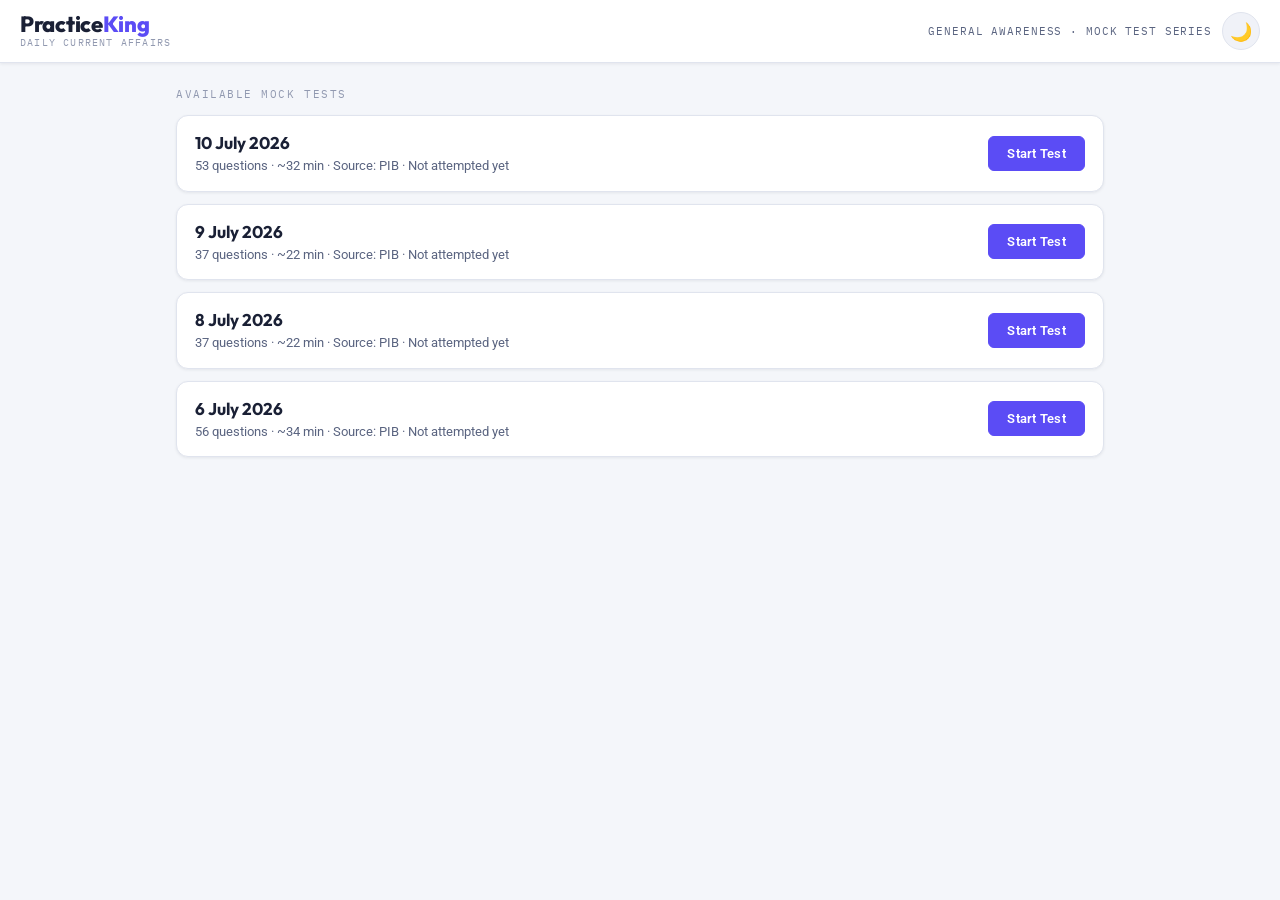
==== commit 569f5a62: "Add files via upload" ====
--- a/index.html
+++ b/index.html
@@ -1,18 +1,18 @@
-<!DOCTYPE html>
-<html lang="en">
-<head>
-<meta charset="UTF-8">
-<meta name="viewport" content="width=device-width, initial-scale=1.0">
-<title>PracticeKing — Daily Current Affairs</title>
-<meta name="description" content="Daily Current Affairs mock tests — PIB based General Awareness practice for competitive exams.">
-<link rel="preconnect" href="https://fonts.googleapis.com">
-<link href="https://fonts.googleapis.com/css2?family=Outfit:wght@400;500;600;700;800&family=Roboto:wght@400;500;700&family=IBM+Plex+Mono:wght@400;600;700&display=swap" rel="stylesheet">
-<link rel="stylesheet" href="style.css">
-</head>
-<body>
-<div id="app"></div>
-<script src="data.js"></script>
-<script src="common.js"></script>
-<script src="index.js"></script>
-</body>
-</html>
+<!DOCTYPE html>
+<html lang="en">
+<head>
+<meta charset="UTF-8">
+<meta name="viewport" content="width=device-width, initial-scale=1.0">
+<title>PracticeKing — Daily Current Affairs</title>
+<meta name="description" content="Daily Current Affairs mock tests — PIB based General Awareness practice for competitive exams.">
+<link rel="preconnect" href="https://fonts.googleapis.com">
+<link href="https://fonts.googleapis.com/css2?family=Outfit:wght@400;500;600;700;800&family=Roboto:wght@400;500;700&family=IBM+Plex+Mono:wght@400;600;700&display=swap" rel="stylesheet">
+<link rel="stylesheet" href="style.css?v=5">
+</head>
+<body>
+<div id="app"></div>
+<script src="data.js?v=5"></script>
+<script src="common.js"></script>
+<script src="index.js"></script>
+</body>
+</html>
--- a/style.css
+++ b/style.css
@@ -54,32 +54,32 @@
 }
 
 [data-theme="dark"] {
-  --bg:           #13151F;
-  --surface:      #1C1F2E;
-  --surface-alt:  #252839;
-  --border:       #2E3248;
-  --ink:          #E8EAF2;
-  --ink-soft:     #9AA3C0;
-  --ink-muted:    #5D6585;
-
-  --brand:        #7B6FF8;
-  --brand-soft:   #2A2655;
-  --brand-dark:   #9389FA;
-
-  --green:        #22C55E;
-  --green-soft:   #0D2E1A;
-  --green-mid:    #16A34A;
-
-  --red:          #F87171;
-  --red-soft:     #2D1212;
-  --red-mid:      #EF4444;
-
-  --amber:        #FBBF24;
-  --amber-soft:   #2D200A;
-  --amber-mid:    #F59E0B;
-
-  --blue:         #60A5FA;
-  --blue-soft:    #0D1E3A;
+  --bg:           #212429;
+  --surface:      #2D323A;
+  --surface-alt:  #3A404A;
+  --border:       #4B5363;
+  --ink:          #E8E8E8;
+  --ink-soft:     #A0AAB2;
+  --ink-muted:    #76808A;
+
+  --brand:        #4A90E2;
+  --brand-soft:   #1A365D;
+  --brand-dark:   #63A4FF;
+
+  --green:        #10B981;
+  --green-soft:   #064E3B;
+  --green-mid:    #059669;
+
+  --red:          #EF4444;
+  --red-soft:     #450A0A;
+  --red-mid:      #DC2626;
+
+  --amber:        #F59E0B;
+  --amber-soft:   #451A03;
+  --amber-mid:    #D97706;
+
+  --blue:         #4A90E2;
+  --blue-soft:    #1A365D;
 
   --shadow-sm:    0 1px 3px rgba(0,0,0,0.3);
   --shadow-md:    0 4px 16px rgba(0,0,0,0.4);
@@ -649,7 +649,7 @@
   background: var(--surface);
   border: 1px solid var(--border);
   border-radius: var(--radius-md);
-  padding: 20px 18px;
+  padding: 20px 18px 80px 18px;
   box-shadow: var(--shadow-sm);
 }
 
@@ -662,11 +662,18 @@
   flex-wrap: wrap;
 }
 
-.q-number-row .qn {
-  font-family: 'IBM Plex Mono', monospace;
-  font-size: 12px;
-  color: var(--ink-muted);
-  letter-spacing: 0.06em;
+.qn-badge {
+  background: var(--brand);
+  color: #fff;
+  font-weight: 700;
+  font-family: 'Roboto', sans-serif;
+  font-size: 15px;
+  width: 36px;
+  height: 36px;
+  display: flex;
+  align-items: center;
+  justify-content: center;
+  border-radius: 4px;
 }
 
 .q-toolbar-right {
@@ -713,64 +720,71 @@
 
 .option {
   display: flex;
-  align-items: center;
+  align-items: flex-start;
   gap: 12px;
-  padding: 11px 14px;
-  border: 1.5px solid var(--border);
-  border-radius: var(--radius-sm);
+  padding: 14px 16px;
+  border: 1px solid var(--border);
+  border-radius: 8px;
   cursor: pointer;
   transition: border-color 0.15s ease, background 0.15s ease;
-  background: var(--surface);
-}
-.option:hover { border-color: var(--brand); background: var(--brand-soft); }
+  background: transparent;
+  position: relative;
+}
+.option:hover { border-color: var(--ink-soft); }
 
 .option.selected {
   border-color: var(--brand);
-  background: var(--brand-soft);
-}
-
-.option .bubble {
-  width: 30px;
-  height: 30px;
-  min-width: 30px;
+}
+
+/* Custom Radio Button for Testbook style */
+.option::before {
+  content: "";
+  display: inline-block;
+  width: 18px;
+  height: 18px;
   border-radius: 50%;
-  border: 1.5px solid var(--border);
-  display: flex;
-  align-items: center;
-  justify-content: center;
-  font-family: 'IBM Plex Mono', monospace;
-  font-weight: 700;
-  font-size: 12px;
-  color: var(--ink-soft);
-  transition: background 0.15s, color 0.15s, border-color 0.15s;
-}
-
-.option.selected .bubble {
+  border: 2px solid var(--ink-soft);
+  margin-top: 2px;
+  flex-shrink: 0;
+  transition: border-color 0.2s, background 0.2s;
+}
+
+.option.selected::before {
+  border-color: var(--brand);
   background: var(--brand);
-  color: #fff;
-  border-color: var(--brand);
-}
-
-.option .otext { font-size: calc(14.5px * var(--font-scale)); line-height: 1.4; color: var(--ink); }
+  box-shadow: inset 0 0 0 3px var(--bg);
+}
+
+.option .opt-num {
+  display: none; /* Hide the old italicized numbers */
+}
+
+.option .otext { 
+  font-size: calc(15px * var(--font-scale)); 
+  line-height: 1.5; 
+  color: var(--ink); 
+  flex: 1;
+}
 
 /* Review-mode coloring */
 .option.correct-answer {
   border-color: var(--green);
   background: var(--green-soft);
 }
+.option.correct-answer::before {
+  border-color: var(--green);
+  background: var(--green);
+  box-shadow: inset 0 0 0 3px var(--green-soft);
+}
+
 .option.wrong-answer {
   border-color: var(--red);
   background: var(--red-soft);
 }
-.option.correct-answer .bubble {
-  background: var(--green);
-  color: #fff;
-  border-color: var(--green);
-}
-.option.wrong-answer .bubble {
+.option.wrong-answer::before {
+  border-color: var(--red);
   background: var(--red);
-  color: #fff;
-  border-color: var(--red);
+  box-shadow: inset 0 0 0 3px var(--red-soft);
 }
 
 .explanation {
@@ -788,20 +802,35 @@
 .q-footer {
   display: flex;
   gap: 8px;
-  margin-top: 20px;
-  flex-wrap: wrap;
+  flex-wrap: nowrap;
+  overflow-x: auto;
+  
+  /* Fixed at the bottom */
+  position: fixed;
+  bottom: 0;
+  left: 0;
+  right: 0;
+  background: var(--surface);
+  border-top: 1px solid var(--border);
+  padding: 12px 16px;
+  z-index: 10;
+  box-shadow: 0 -2px 10px rgba(0,0,0,0.05);
+}
+
+[data-theme="dark"] .q-footer {
+  box-shadow: 0 -2px 10px rgba(0,0,0,0.3);
 }
 
 .q-footer button {
-  border: 1.5px solid var(--border);
-  background: var(--surface-alt);
+  background: transparent;
   color: var(--ink);
-  padding: 9px 14px;
-  border-radius: var(--radius-sm);
-  font-size: 12px;
+  border: 1px solid var(--border);
+  padding: 12px 14px;
+  border-radius: 6px;
+  font-size: 14px;
   font-weight: 600;
-  letter-spacing: 0.02em;
   transition: background var(--transition), border-color var(--transition);
+  white-space: nowrap;
 }
 .q-footer button:disabled { opacity: 0.4; cursor: not-allowed; }
 .q-footer button.primary {
@@ -809,11 +838,16 @@
   border-color: var(--brand);
   color: #fff;
 }
-.q-footer button.primary:hover { background: var(--brand-dark); }
-.q-footer button.review { border-color: var(--amber); color: var(--amber); }
-.q-footer button.review:hover { background: var(--amber-soft); }
-.q-footer button.clear { color: var(--ink-muted); }
-.q-footer button.clear:hover { border-color: var(--red); color: var(--red); }
+.q-footer button.primary:hover { opacity: 0.9; }
+.q-footer button.review { 
+  border-color: var(--brand); 
+  color: var(--brand); 
+}
+.q-footer button.review:hover { background: rgba(59, 130, 246, 0.1); }
+.q-footer button.clear { color: var(--ink); border-color: var(--ink-soft); }
+.q-footer button.clear:hover { background: var(--surface-alt); }
+.q-footer button.outline { border-color: var(--border); }
+.q-footer button.outline:hover { background: var(--surface-alt); }
 
 /* ============================================================
    8. QUESTION PALETTE PANEL
@@ -860,7 +894,7 @@
 .palette-fab {
   display: none;
   position: fixed;
-  bottom: 22px;
+  bottom: 85px;
   right: 18px;
   width: 52px;
   height: 52px;
@@ -939,6 +973,19 @@
 .legend { display: flex; flex-direction: column; gap: 6px; font-size: 11px; color: var(--ink-soft); margin-bottom: 16px; }
 .legend .row { display: flex; align-items: center; gap: 7px; }
 .legend .swatch { width: 12px; height: 12px; border-radius: 3px; border: 1px solid var(--border); flex-shrink: 0; }
+.legend-count {
+  margin-left: auto;
+  font-family: 'IBM Plex Mono', monospace;
+  font-size: 11px;
+  font-weight: 700;
+  color: var(--ink);
+  background: var(--surface-alt);
+  border: 1px solid var(--border);
+  border-radius: 10px;
+  padding: 1px 7px;
+  min-width: 22px;
+  text-align: center;
+}
 
 .submit-btn {
   width: 100%;
@@ -1390,13 +1437,26 @@
   .exam-bar { padding: 8px 14px; font-size: 11px; }
   .timer { font-size: 15px; }
   .exam-layout { padding: 0 10px 88px; margin-top: 10px; gap: 10px; }
-  .q-panel { padding: 14px 12px; }
+  .q-panel { padding: 14px 12px 80px 12px; }
   .q-text { font-size: calc(15px * var(--font-scale)); margin-bottom: 16px; }
   .option { padding: 10px 11px; gap: 10px; }
   .option .bubble { width: 26px; height: 26px; min-width: 26px; font-size: 11px; }
   .option .otext { font-size: calc(13.5px * var(--font-scale)); }
-  .q-footer { gap: 6px; }
-  .q-footer button { flex: 1 1 calc(50% - 6px); padding: 9px 6px; font-size: 11.5px; }
+  .q-footer {
+    padding: 10px 4px;
+    gap: 4px;
+    justify-content: space-between;
+  }
+  .q-footer button {
+    padding: 10px 2px;
+    font-size: 11px;
+    min-height: 44px;
+    flex: 1;
+    white-space: normal;
+    line-height: 1.15;
+    text-align: center;
+    letter-spacing: -0.2px;
+  }
 
   /* Palette FAB + bottom sheet */
   .palette-fab { display: flex; }
@@ -1689,7 +1749,45 @@
   .modal-box--narrow { border-radius: var(--radius-lg) var(--radius-lg) 0 0; }
   .modal-header { padding: 18px 18px 0; }
   .modal-body { padding: 14px 18px 4px; }
-  .modal-footer { padding: 14px 18px 28px; }
-  .modal-footer--col { padding: 14px 18px 28px; }
-}
-
+}
+
+/* Custom Submit Modal (Testbook Style) */
+.submit-modal-overlay {
+  position: fixed; inset: 0; background: rgba(0,0,0,0.6);
+  display: flex; align-items: center; justify-content: center; z-index: 100;
+}
+.submit-modal-box {
+  background: var(--surface-alt);
+  border-radius: 8px;
+  width: 90%; max-width: 320px;
+  padding: 20px 24px;
+  color: var(--ink);
+  box-shadow: 0 10px 40px rgba(0,0,0,0.5);
+  font-family: 'Roboto', sans-serif;
+}
+.sm-row {
+  display: flex; justify-content: space-between;
+  padding: 12px 0;
+  border-bottom: 1px solid var(--border);
+  font-size: 14px;
+}
+.sm-row:first-child { padding-top: 0; }
+.sm-label { color: var(--ink-soft); }
+.sm-val { font-weight: 700; }
+.sm-blue { color: var(--brand); }
+.sm-title {
+  text-align: center; font-weight: 700;
+  margin: 20px 0 16px; font-size: 15px;
+}
+.sm-actions {
+  display: flex; gap: 12px;
+}
+.sm-btn {
+  flex: 1; padding: 10px; border-radius: 6px;
+  border: none; font-weight: 700; font-size: 14px; cursor: pointer;
+}
+.sm-yes { background: var(--brand); color: #fff; }
+.sm-no { background: var(--ink-muted); color: #fff; opacity: 0.8; }
+.sm-yes:hover { opacity: 0.9; }
+.sm-no:hover { opacity: 1; }
+
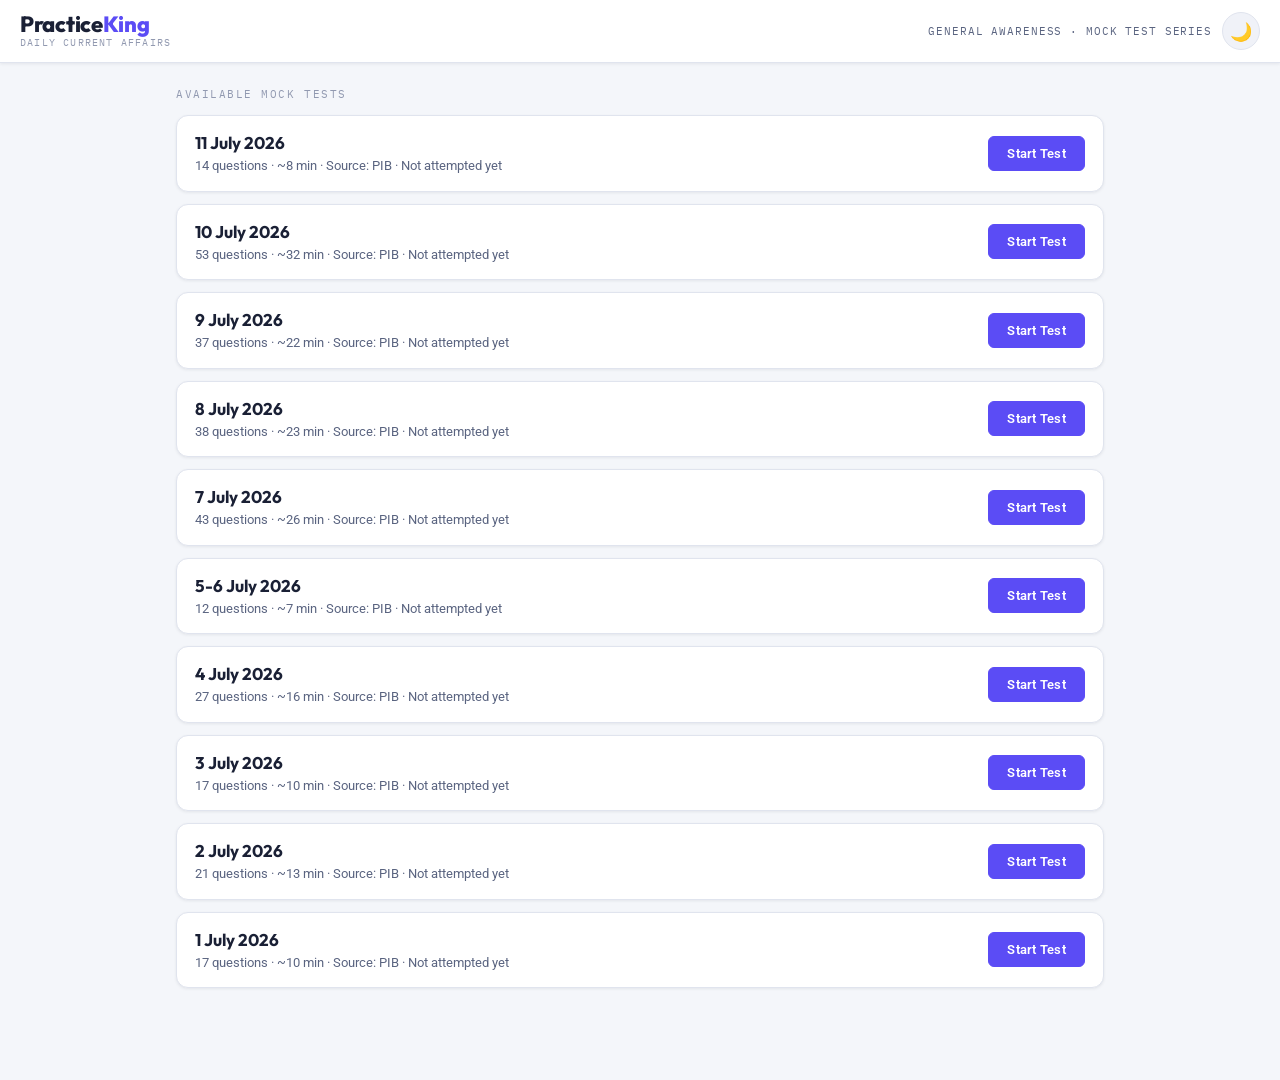
==== commit 196087c7: "Adding the CAs" ====
--- a/index.html
+++ b/index.html
@@ -1,18 +1,18 @@
-<!DOCTYPE html>
-<html lang="en">
-<head>
-<meta charset="UTF-8">
-<meta name="viewport" content="width=device-width, initial-scale=1.0">
-<title>PracticeKing — Daily Current Affairs</title>
-<meta name="description" content="Daily Current Affairs mock tests — PIB based General Awareness practice for competitive exams.">
-<link rel="preconnect" href="https://fonts.googleapis.com">
-<link href="https://fonts.googleapis.com/css2?family=Outfit:wght@400;500;600;700;800&family=Roboto:wght@400;500;700&family=IBM+Plex+Mono:wght@400;600;700&display=swap" rel="stylesheet">
-<link rel="stylesheet" href="style.css?v=5">
-</head>
-<body>
-<div id="app"></div>
-<script src="data.js?v=5"></script>
-<script src="common.js"></script>
-<script src="index.js"></script>
-</body>
-</html>
+<!DOCTYPE html>
+<html lang="en">
+<head>
+<meta charset="UTF-8">
+<meta name="viewport" content="width=device-width, initial-scale=1.0">
+<title>PracticeKing — Daily Current Affairs</title>
+<meta name="description" content="Daily Current Affairs mock tests — PIB based General Awareness practice for competitive exams.">
+<link rel="preconnect" href="https://fonts.googleapis.com">
+<link href="https://fonts.googleapis.com/css2?family=Outfit:wght@400;500;600;700;800&family=Roboto:wght@400;500;700&family=IBM+Plex+Mono:wght@400;600;700&display=swap" rel="stylesheet">
+<link rel="stylesheet" href="style.css?v=5">
+</head>
+<body>
+<div id="app"></div>
+<script src="data.js?v=15"></script>
+<script src="common.js"></script>
+<script src="index.js"></script>
+</body>
+</html>
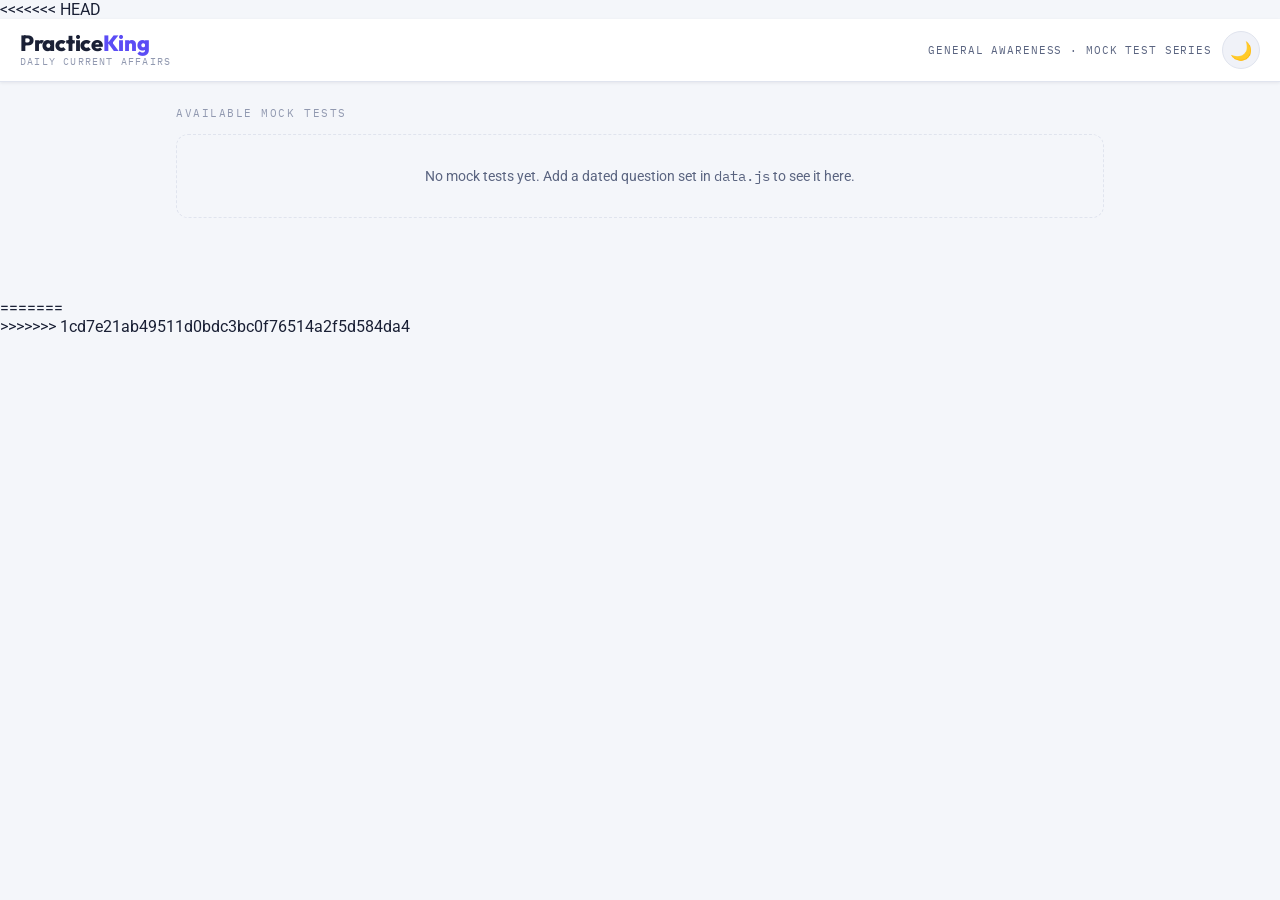
==== commit b045cf30: "Addign CAs from local machine" ====
--- a/index.html
+++ b/index.html
@@ -1,3 +1,4 @@
+<<<<<<< HEAD
 <!DOCTYPE html>
 <html lang="en">
 <head>
@@ -16,3 +17,23 @@
 <script src="index.js"></script>
 </body>
 </html>
+=======
+<!DOCTYPE html>
+<html lang="en">
+<head>
+<meta charset="UTF-8">
+<meta name="viewport" content="width=device-width, initial-scale=1.0">
+<title>PracticeKing — Daily Current Affairs</title>
+<meta name="description" content="Daily Current Affairs mock tests — PIB based General Awareness practice for competitive exams.">
+<link rel="preconnect" href="https://fonts.googleapis.com">
+<link href="https://fonts.googleapis.com/css2?family=Outfit:wght@400;500;600;700;800&family=Roboto:wght@400;500;700&family=IBM+Plex+Mono:wght@400;600;700&display=swap" rel="stylesheet">
+<link rel="stylesheet" href="style.css?v=5">
+</head>
+<body>
+<div id="app"></div>
+<script src="data.js?v=6"></script>
+<script src="common.js"></script>
+<script src="index.js"></script>
+</body>
+</html>
+>>>>>>> 1cd7e21ab49511d0bdc3bc0f76514a2f5d584da4
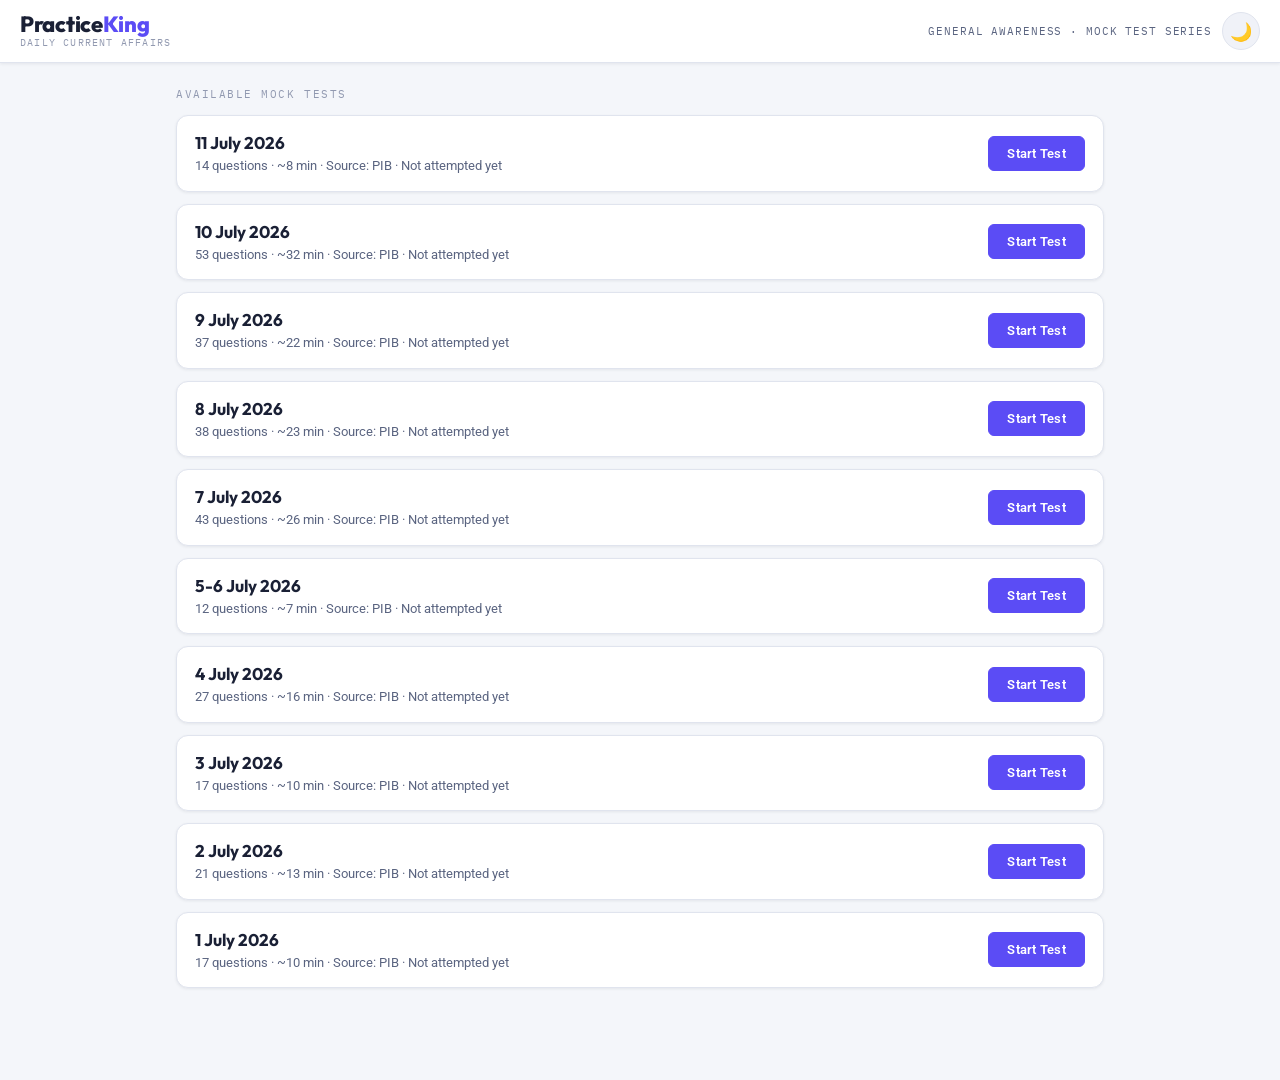
==== commit 4e663984: "Add files via upload" ====
--- a/index.html
+++ b/index.html
@@ -1,39 +1,18 @@
-<<<<<<< HEAD
-<!DOCTYPE html>
-<html lang="en">
-<head>
-<meta charset="UTF-8">
-<meta name="viewport" content="width=device-width, initial-scale=1.0">
-<title>PracticeKing — Daily Current Affairs</title>
-<meta name="description" content="Daily Current Affairs mock tests — PIB based General Awareness practice for competitive exams.">
-<link rel="preconnect" href="https://fonts.googleapis.com">
-<link href="https://fonts.googleapis.com/css2?family=Outfit:wght@400;500;600;700;800&family=Roboto:wght@400;500;700&family=IBM+Plex+Mono:wght@400;600;700&display=swap" rel="stylesheet">
-<link rel="stylesheet" href="style.css?v=5">
-</head>
-<body>
-<div id="app"></div>
-<script src="data.js?v=15"></script>
-<script src="common.js"></script>
-<script src="index.js"></script>
-</body>
-</html>
-=======
-<!DOCTYPE html>
-<html lang="en">
-<head>
-<meta charset="UTF-8">
-<meta name="viewport" content="width=device-width, initial-scale=1.0">
-<title>PracticeKing — Daily Current Affairs</title>
-<meta name="description" content="Daily Current Affairs mock tests — PIB based General Awareness practice for competitive exams.">
-<link rel="preconnect" href="https://fonts.googleapis.com">
-<link href="https://fonts.googleapis.com/css2?family=Outfit:wght@400;500;600;700;800&family=Roboto:wght@400;500;700&family=IBM+Plex+Mono:wght@400;600;700&display=swap" rel="stylesheet">
-<link rel="stylesheet" href="style.css?v=5">
-</head>
-<body>
-<div id="app"></div>
-<script src="data.js?v=6"></script>
-<script src="common.js"></script>
-<script src="index.js"></script>
-</body>
-</html>
->>>>>>> 1cd7e21ab49511d0bdc3bc0f76514a2f5d584da4
+<!DOCTYPE html>
+<html lang="en">
+<head>
+<meta charset="UTF-8">
+<meta name="viewport" content="width=device-width, initial-scale=1.0">
+<title>PracticeKing — Daily Current Affairs</title>
+<meta name="description" content="Daily Current Affairs mock tests — PIB based General Awareness practice for competitive exams.">
+<link rel="preconnect" href="https://fonts.googleapis.com">
+<link href="https://fonts.googleapis.com/css2?family=Outfit:wght@400;500;600;700;800&family=Roboto:wght@400;500;700&family=IBM+Plex+Mono:wght@400;600;700&display=swap" rel="stylesheet">
+<link rel="stylesheet" href="style.css?v=5">
+</head>
+<body>
+<div id="app"></div>
+<script src="data.js?v=15"></script>
+<script src="common.js"></script>
+<script src="index.js"></script>
+</body>
+</html>
